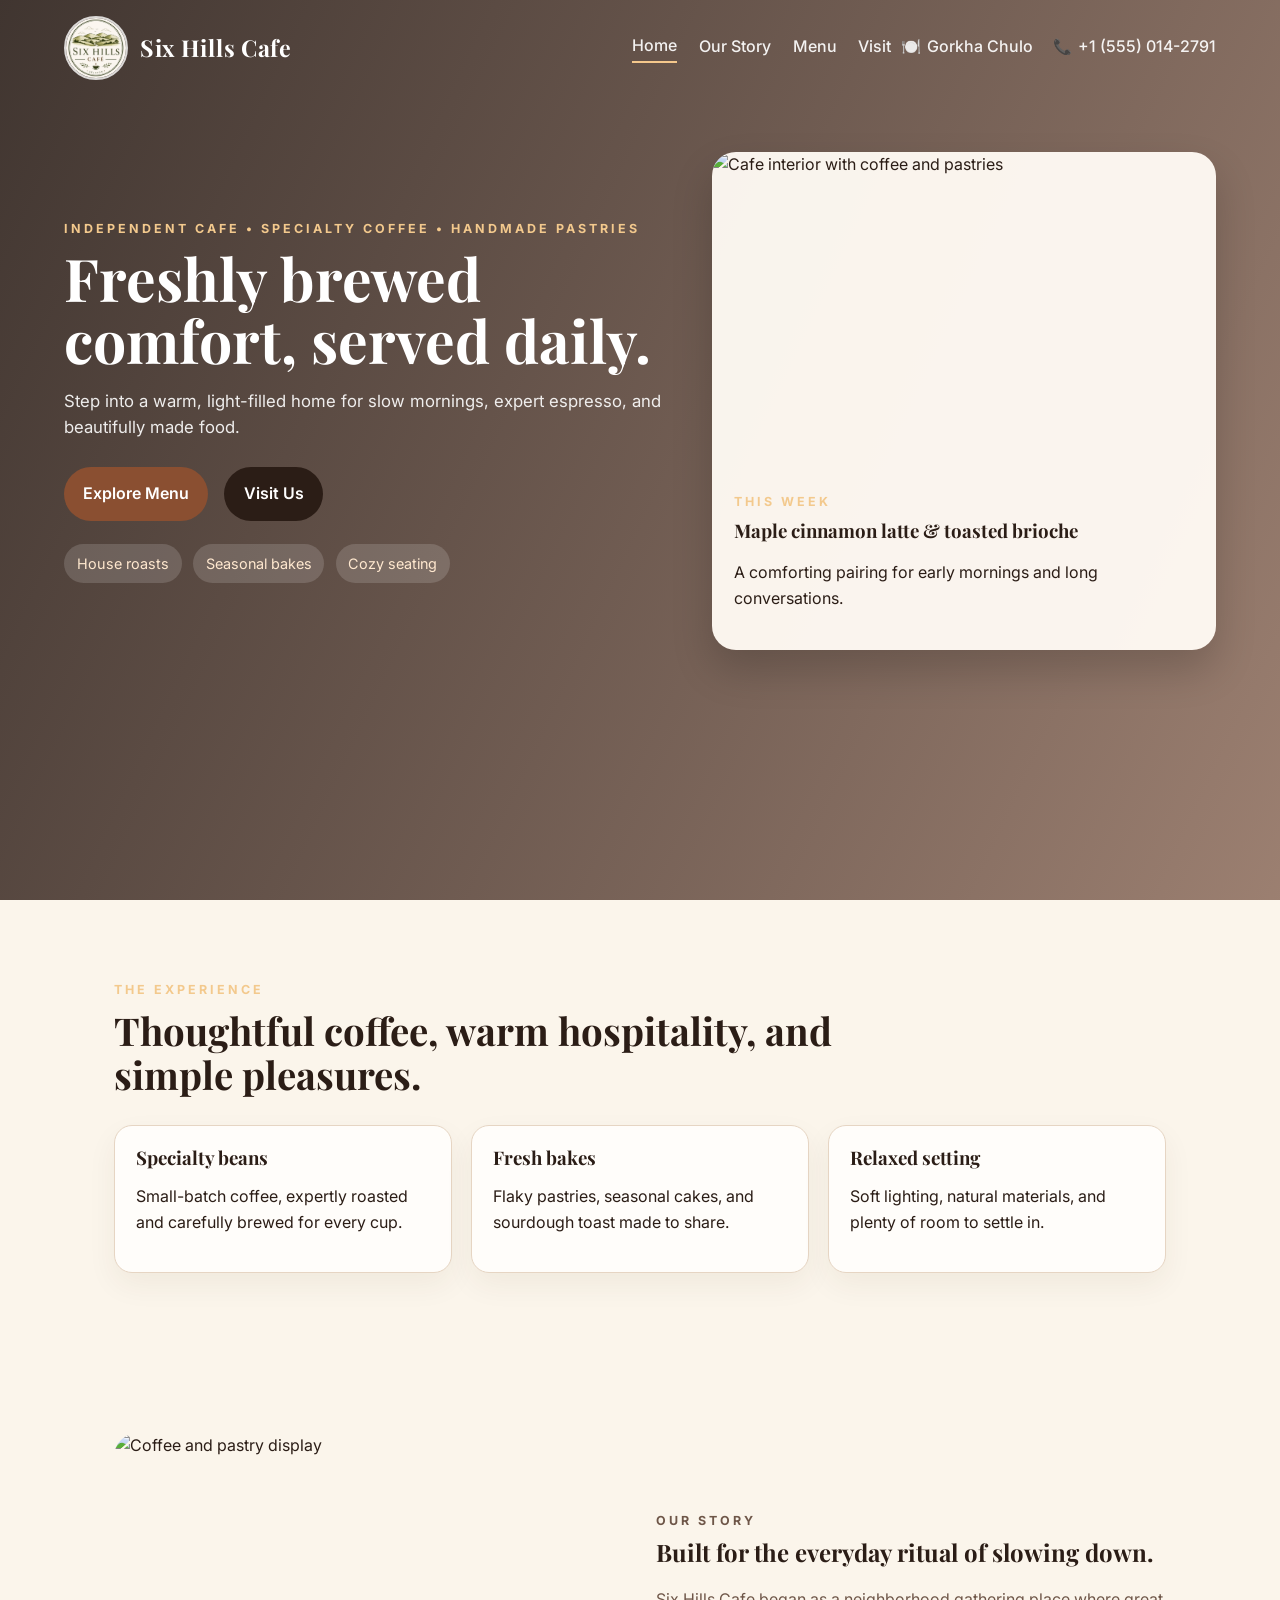
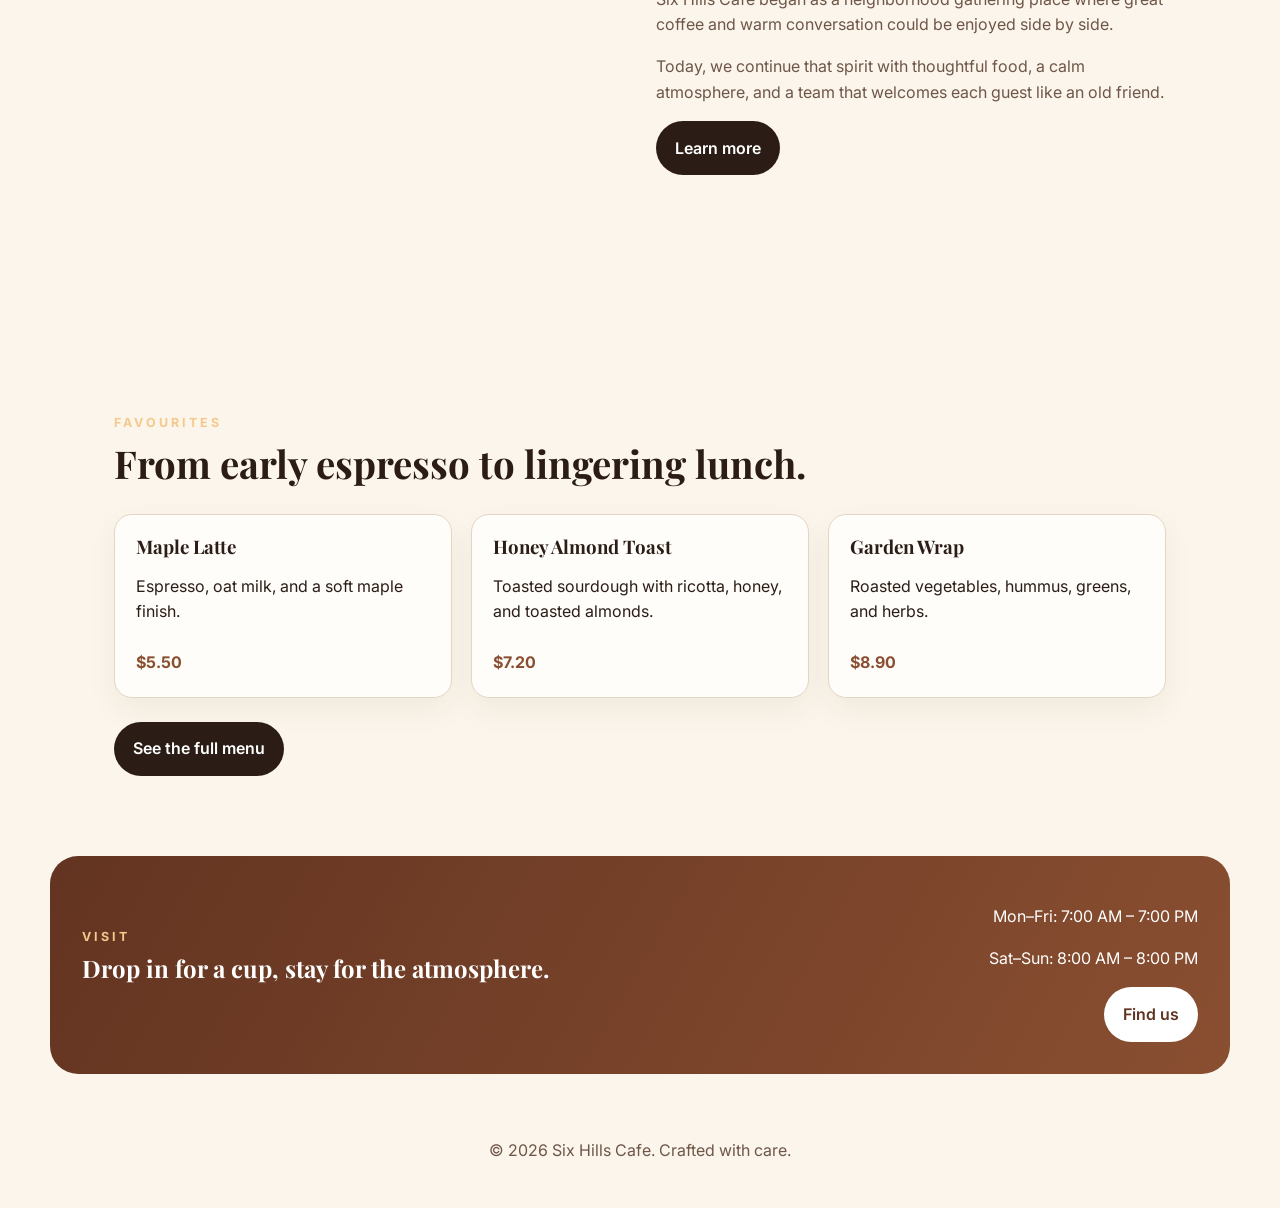
==== index.html @ d4ef2230 "first commit" ====
<!DOCTYPE html>
<html lang="en">
  <head>
    <meta charset="UTF-8" />
    <meta name="viewport" content="width=device-width, initial-scale=1.0" />
    <title>Six Hills Cafe | Coffee, Pastries & Gentle Moments</title>
    <meta
      name="description"
      content="Six Hills Cafe offers specialty coffee, seasonal bakes, and a warm neighborhood atmosphere."
    />
    <link rel="icon" href="favicon.ico" type="image/x-icon" />
    <link rel="shortcut icon" href="favicon.ico" type="image/x-icon" />
    <link rel="preconnect" href="https://fonts.googleapis.com" />
    <link rel="preconnect" href="https://fonts.gstatic.com" crossorigin />
    <link
      href="https://fonts.googleapis.com/css2?family=Playfair+Display:wght@600;700&family=Inter:wght@400;500;600&display=swap"
      rel="stylesheet"
    />
    <link rel="stylesheet" href="styles.css" />
    <script src="script.js" defer></script>
  </head>
  <body>
    <header class="hero">
      <nav class="navbar">
        <a href="index.html" class="brand">
          <img src="logo.jpeg" alt="Six Hills Cafe logo" class="brand-logo" />
          <span>Six Hills Cafe</span>
        </a>
        <button class="nav-toggle" aria-label="Toggle navigation">
          <span></span>
          <span></span>
          <span></span>
        </button>
        <div class="nav-links">
          <div class="nav-main-links">
            <a href="index.html" class="active">Home</a>
            <a href="about.html">Our Story</a>
            <a href="menu.html">Menu</a>
            <a href="visit.html">Visit</a>
          </div>
          <div class="nav-utility-links">
            <a href="https://gurkhachulo.com/" target="_blank" rel="noopener" class="gorkha-link">
              <span class="gorkha-icon" aria-hidden="true">🍽️</span>
              <span>Gorkha Chulo</span>
            </a>
            <a href="tel:+15550142791" class="phone-link">
              <span class="phone-icon" aria-hidden="true">📞</span>
              <span>+1 (555) 014-2791</span>
            </a>
          </div>
        </div>
      </nav>

      <div class="hero-grid">
        <div class="hero-copy">
          <p class="eyebrow">Independent cafe • specialty coffee • handmade pastries</p>
          <h1>Freshly brewed comfort, served daily.</h1>
          <p class="hero-text">
            Step into a warm, light-filled home for slow mornings, expert espresso, and beautifully made food.
          </p>
          <div class="hero-actions">
            <a class="btn btn-primary" href="menu.html">Explore Menu</a>
            <a class="btn btn-secondary" href="visit.html">Visit Us</a>
          </div>
          <div class="hero-badges">
            <span>House roasts</span>
            <span>Seasonal bakes</span>
            <span>Cozy seating</span>
          </div>
        </div>

        <div class="hero-card">
          <img src="https://images.unsplash.com/photo-1495474472287-4d71bcdd2085?auto=format&fit=crop&w=900&q=80" alt="Cafe interior with coffee and pastries" />
          <div class="hero-card-content">
            <p class="eyebrow">This week</p>
            <h3>Maple cinnamon latte & toasted brioche</h3>
            <p>A comforting pairing for early mornings and long conversations.</p>
          </div>
        </div>
      </div>
    </header>

    <main>
      <section class="section intro-section">
        <div class="section-heading">
          <p class="eyebrow">The experience</p>
          <h2>Thoughtful coffee, warm hospitality, and simple pleasures.</h2>
        </div>
        <div class="card-grid three-up">
          <article class="info-card">
            <h3>Specialty beans</h3>
            <p>Small-batch coffee, expertly roasted and carefully brewed for every cup.</p>
          </article>
          <article class="info-card">
            <h3>Fresh bakes</h3>
            <p>Flaky pastries, seasonal cakes, and sourdough toast made to share.</p>
          </article>
          <article class="info-card">
            <h3>Relaxed setting</h3>
            <p>Soft lighting, natural materials, and plenty of room to settle in.</p>
          </article>
        </div>
      </section>

      <section class="section split-section">
        <div class="image-panel">
          <img src="https://images.unsplash.com/photo-1509042239860-f550ce710b93?auto=format&fit=crop&w=900&q=80" alt="Coffee and pastry display" />
        </div>
        <div class="text-panel">
          <p class="eyebrow">Our story</p>
          <h2>Built for the everyday ritual of slowing down.</h2>
          <p>
            Six Hills Cafe began as a neighborhood gathering place where great coffee and warm conversation could be enjoyed side by side.
          </p>
          <p>
            Today, we continue that spirit with thoughtful food, a calm atmosphere, and a team that welcomes each guest like an old friend.
          </p>
          <a class="btn btn-dark" href="about.html">Learn more</a>
        </div>
      </section>

      <section class="section menu-preview">
        <div class="section-heading">
          <p class="eyebrow">Favourites</p>
          <h2>From early espresso to lingering lunch.</h2>
        </div>
        <div class="card-grid three-up">
          <article class="menu-card">
            <h3>Maple Latte</h3>
            <p>Espresso, oat milk, and a soft maple finish.</p>
            <span>$5.50</span>
          </article>
          <article class="menu-card">
            <h3>Honey Almond Toast</h3>
            <p>Toasted sourdough with ricotta, honey, and toasted almonds.</p>
            <span>$7.20</span>
          </article>
          <article class="menu-card">
            <h3>Garden Wrap</h3>
            <p>Roasted vegetables, hummus, greens, and herbs.</p>
            <span>$8.90</span>
          </article>
        </div>
        <div class="section-footer">
          <a class="btn btn-dark" href="menu.html">See the full menu</a>
        </div>
      </section>

      <section class="visit-banner">
        <div>
          <p class="eyebrow">Visit</p>
          <h2>Drop in for a cup, stay for the atmosphere.</h2>
        </div>
        <div class="visit-details">
          <p>Mon–Fri: 7:00 AM – 7:00 PM</p>
          <p>Sat–Sun: 8:00 AM – 8:00 PM</p>
          <a class="btn btn-light" href="visit.html">Find us</a>
        </div>
      </section>
    </main>

    <footer>
      <p>© <span id="year"></span> Six Hills Cafe. Crafted with care.</p>
    </footer>
  </body>
</html>
---- styles.css ----
:root {
  --bg: #fbf5eb;
  --surface: #fffdfa;
  --surface-2: #f4e8dc;
  --text: #2b1d16;
  --muted: #6e5648;
  --accent: #8a4f31;
  --accent-dark: #633421;
  --border: #e6d5c3;
}

* {
  box-sizing: border-box;
}

body {
  margin: 0;
  font-family: 'Inter', sans-serif;
  color: var(--text);
  background: var(--bg);
  line-height: 1.6;
}

a {
  color: inherit;
  text-decoration: none;
}

img {
  display: block;
  width: 100%;
}

.hero {
  min-height: 100vh;
  background: linear-gradient(115deg, rgba(23, 11, 7, 0.82), rgba(92, 49, 31, 0.6)),
    url('https://images.unsplash.com/photo-1500534314209-a25ddb2bd429?auto=format&fit=crop&w=1600&q=80') center/cover;
  color: #fff;
  padding: 0 5vw 4rem;
}

.navbar {
  display: flex;
  align-items: center;
  justify-content: space-between;
  max-width: 1180px;
  margin: 0 auto;
  padding: 1rem 0 2rem;
  gap: 1rem;
}

.brand {
  display: inline-flex;
  align-items: center;
  gap: 0.75rem;
  font-family: 'Playfair Display', serif;
  font-size: 1.45rem;
  font-weight: 700;
  letter-spacing: 0.03em;
}

.brand-logo {
  width: 64px;
  height: 64px;
  border-radius: 50%;
  object-fit: cover;
  border: 2px solid rgba(255,255,255,0.8);
}

.nav-links {
  display: flex;
  align-items: center;
  justify-content: center;
  flex: 1;
  position: relative;
}

.nav-main-links {
  display: flex;
  align-items: center;
  gap: 1.35rem;
}

.nav-utility-links {
  display: flex;
  align-items: center;
  gap: 0.6rem;
  position: absolute;
  right: 0;
}

.gorkha-link {
  display: inline-flex;
  align-items: center;
  gap: 0.4rem;
  color: #c97a2a;
}

.nav-links a {
  color: rgba(255,255,255,0.92);
  font-weight: 500;
  padding-bottom: 0.2rem;
}

.nav-links a.active,
.nav-links a:hover:not(.phone-link):not(.gorkha-link) {
  border-bottom: 2px solid #f5c88c;
}

.phone-link {
  margin-left: 0.6rem;
  font-weight: 700;
  color: #c97a2a;
  text-decoration: none;
  white-space: nowrap;
  display: inline-flex;
  align-items: center;
  gap: 0.4rem;
}

.phone-icon {
  font-size: 0.95rem;
  line-height: 1;
}

.phone-link:hover {
  text-decoration: none;
  border-bottom: none;
}

.nav-toggle {
  display: none;
  flex-direction: column;
  gap: 4px;
  background: transparent;
  border: 0;
  cursor: pointer;
}

.nav-toggle span {
  width: 24px;
  height: 2px;
  background: white;
}

.hero-grid {
  max-width: 1180px;
  margin: 2.5rem auto 0;
  display: grid;
  grid-template-columns: 1.1fr 0.9fr;
  gap: 2rem;
  align-items: center;
}

.hero-copy h1 {
  font-size: clamp(2.6rem, 4.6vw, 4.5rem);
  line-height: 1.05;
  margin: 0.5rem 0 1rem;
}

.hero-text {
  font-size: 1.05rem;
  color: rgba(255,255,255,0.9);
  max-width: 620px;
  margin-bottom: 1.6rem;
}

.hero-actions {
  display: flex;
  flex-wrap: wrap;
  gap: 1rem;
  margin-bottom: 1.4rem;
}

.hero-badges {
  display: flex;
  flex-wrap: wrap;
  gap: 0.7rem;
}

.hero-badges span {
  padding: 0.5rem 0.8rem;
  border-radius: 999px;
  background: rgba(255,255,255,0.15);
  color: #ffe8cf;
  font-size: 0.9rem;
}

.hero-card {
  background: rgba(255, 250, 244, 0.96);
  color: var(--text);
  border-radius: 24px;
  overflow: hidden;
  box-shadow: 0 20px 40px rgba(0,0,0,0.18);
}

.hero-card img {
  height: 320px;
  object-fit: cover;
}

.hero-card-content {
  padding: 1.25rem 1.35rem 1.4rem;
}

.eyebrow {
  letter-spacing: 0.24em;
  text-transform: uppercase;
  font-size: 0.78rem;
  font-weight: 700;
  color: #f3c98d;
  margin: 0 0 0.5rem;
}

h1, h2, h3 {
  font-family: 'Playfair Display', serif;
  line-height: 1.15;
  margin-top: 0;
}

.section {
  max-width: 1180px;
  margin: 0 auto;
  padding: 5rem 5vw;
}

.section-heading {
  margin-bottom: 1.8rem;
  max-width: 760px;
}

.section-heading h2 {
  font-size: clamp(1.8rem, 3vw, 2.4rem);
  margin: 0.25rem 0 0;
}

.card-grid {
  display: grid;
  gap: 1.2rem;
}

.three-up {
  grid-template-columns: repeat(3, minmax(0, 1fr));
}

.info-card,
.menu-card,
.page-card {
  background: var(--surface);
  border: 1px solid var(--border);
  border-radius: 18px;
  padding: 1.3rem;
  box-shadow: 0 12px 30px rgba(72, 44, 23, 0.06);
}

.info-card h3,
.menu-card h3,
.page-card h3 {
  margin-bottom: 0.45rem;
}

.split-section {
  display: grid;
  grid-template-columns: 1fr 1fr;
  gap: 2rem;
  align-items: center;
}

.image-panel img {
  border-radius: 24px;
  height: 420px;
  object-fit: cover;
}

.text-panel p {
  color: var(--muted);
}

.section-footer {
  margin-top: 1.5rem;
}

.menu-card img {
  width: 100%;
  height: 200px;
  object-fit: cover;
  border-radius: 14px;
  margin-bottom: 0.9rem;
}

.menu-card span {
  display: inline-block;
  margin-top: 0.6rem;
  color: var(--accent);
  font-weight: 700;
}

.btn {
  display: inline-block;
  padding: 0.9rem 1.2rem;
  border-radius: 999px;
  font-weight: 600;
  transition: transform 180ms ease, background 180ms ease;
}

.btn:hover {
  transform: translateY(-2px);
}

.btn-primary {
  background: var(--accent);
  color: white;
}

.btn-secondary,
.btn-dark {
  background: var(--text);
  color: white;
}

.btn-light {
  background: white;
  color: var(--accent-dark);
}

.visit-banner {
  max-width: 1180px;
  margin: 0 auto 4rem;
  padding: 2rem 2rem;
  background: linear-gradient(120deg, var(--accent-dark), var(--accent));
  color: white;
  border-radius: 28px;
  display: flex;
  justify-content: space-between;
  gap: 1rem;
  align-items: center;
}

.visit-details {
  text-align: right;
}

.page-hero {
  padding: 0 5vw 3.2rem;
  background: linear-gradient(120deg, rgba(57, 29, 20, 0.95), rgba(115, 63, 41, 0.8));
  color: white;
}

.page-hero-inner {
  max-width: 1180px;
  margin: 0 auto;
}

.page-hero h1 {
  font-size: clamp(2.2rem, 3.4vw, 3rem);
  margin-bottom: 0.7rem;
}

.page-content {
  max-width: 1180px;
  margin: 0 auto;
  padding: 3rem 5vw 4rem;
}

.page-grid {
  display: grid;
  grid-template-columns: 1.1fr 0.9fr;
  gap: 1.5rem;
}

.visit-layout {
  display: grid;
  grid-template-columns: 0.9fr 1.1fr;
  gap: 1.5rem;
  align-items: start;
}

.visit-info-stack {
  display: flex;
  flex-direction: column;
  gap: 1.2rem;
}

.map-card iframe {
  min-height: 420px;
}

.page-list {
  display: grid;
  gap: 1rem;
}

.image-gallery {
  display: grid;
  grid-template-columns: repeat(3, minmax(0, 1fr));
  gap: 1rem;
  margin-top: 1.2rem;
}

.image-gallery img {
  height: 220px;
  object-fit: cover;
  border-radius: 16px;
}

.page-list li {
  margin-bottom: 0.45rem;
}

.about-hero {
  padding-bottom: 3.8rem;
}

.about-hero-inner {
  padding-top: 2rem;
}

.page-hero-text {
  max-width: 680px;
  color: rgba(255,255,255,0.9);
  font-size: 1.02rem;
  margin: 0 0 1.2rem;
}

.about-showcase {
  display: grid;
  grid-template-columns: 1.1fr 0.9fr;
  gap: 1.5rem;
  align-items: center;
  margin-bottom: 1.5rem;
}

.about-showcase-copy p {
  color: var(--muted);
}

.about-showcase-copy .btn {
  margin-top: 0.6rem;
}

.about-showcase-card {
  background: var(--surface);
  border: 1px solid var(--border);
  border-radius: 24px;
  overflow: hidden;
  box-shadow: 0 12px 30px rgba(72, 44, 23, 0.06);
}

.about-showcase-card img {
  height: 320px;
  object-fit: cover;
}

.about-showcase-card-content {
  padding: 1.2rem 1.3rem 1.35rem;
}

.about-grid {
  display: grid;
  grid-template-columns: 1fr 1fr;
  gap: 1.5rem;
  margin-bottom: 1.5rem;
}

.about-quote {
  background: linear-gradient(135deg, #f6e9dc, #fffdfa);
}

.about-quote blockquote {
  margin: 0.8rem 0 1rem;
  font-size: 1.2rem;
  line-height: 1.7;
  color: var(--accent-dark);
  font-family: 'Playfair Display', serif;
}

.about-history {
  display: grid;
  gap: 1.2rem;
}

.about-history-copy p {
  color: var(--muted);
}

footer {
  text-align: center;
  padding: 0 5vw 2.5rem;
  color: var(--muted);
}

footer p {
  margin: 0.3rem 0;
}

@media (max-width: 900px) {
  .hero-grid,
  .split-section,
  .page-grid,
  .visit-layout,
  .three-up,
  .image-gallery {
    grid-template-columns: 1fr;
  }

  .visit-banner {
    flex-direction: column;
    align-items: flex-start;
  }

  .visit-details {
    text-align: left;
  }
}

@media (max-width: 760px) {
  .hero {
    padding-inline: 1rem;
  }

  .navbar {
    padding-bottom: 1.2rem;
  }

  .nav-toggle {
    display: flex;
  }

  .nav-links {
    display: none;
    position: absolute;
    top: 72px;
    right: 1rem;
    background: rgba(255,255,255,0.95);
    color: var(--text);
    padding: 0.8rem 1rem;
    border-radius: 12px;
    box-shadow: 0 12px 24px rgba(0,0,0,0.15);
    flex-direction: column;
    align-items: flex-start;
  }

  .nav-links.open {
    display: flex;
  }

  .nav-main-links,
  .nav-utility-links {
    display: flex;
    flex-direction: column;
    align-items: flex-start;
    gap: 0.6rem;
    position: static;
  }

  .nav-links a {
    color: var(--accent-dark);
  }

  .hero-grid {
    margin-top: 1.5rem;
  }

  .hero-card img {
    height: 250px;
  }

  .section {
    padding: 3.5rem 1rem;
  }

  .page-hero,
  .page-content {
    padding-inline: 1rem;
  }

  .about-showcase,
  .about-grid {
    grid-template-columns: 1fr;
  }

  .menu-card {
    background: rgba(138, 79, 49, 0.12);
    border-color: rgba(138, 79, 49, 0.2);
    color: var(--accent-dark);
  }
}
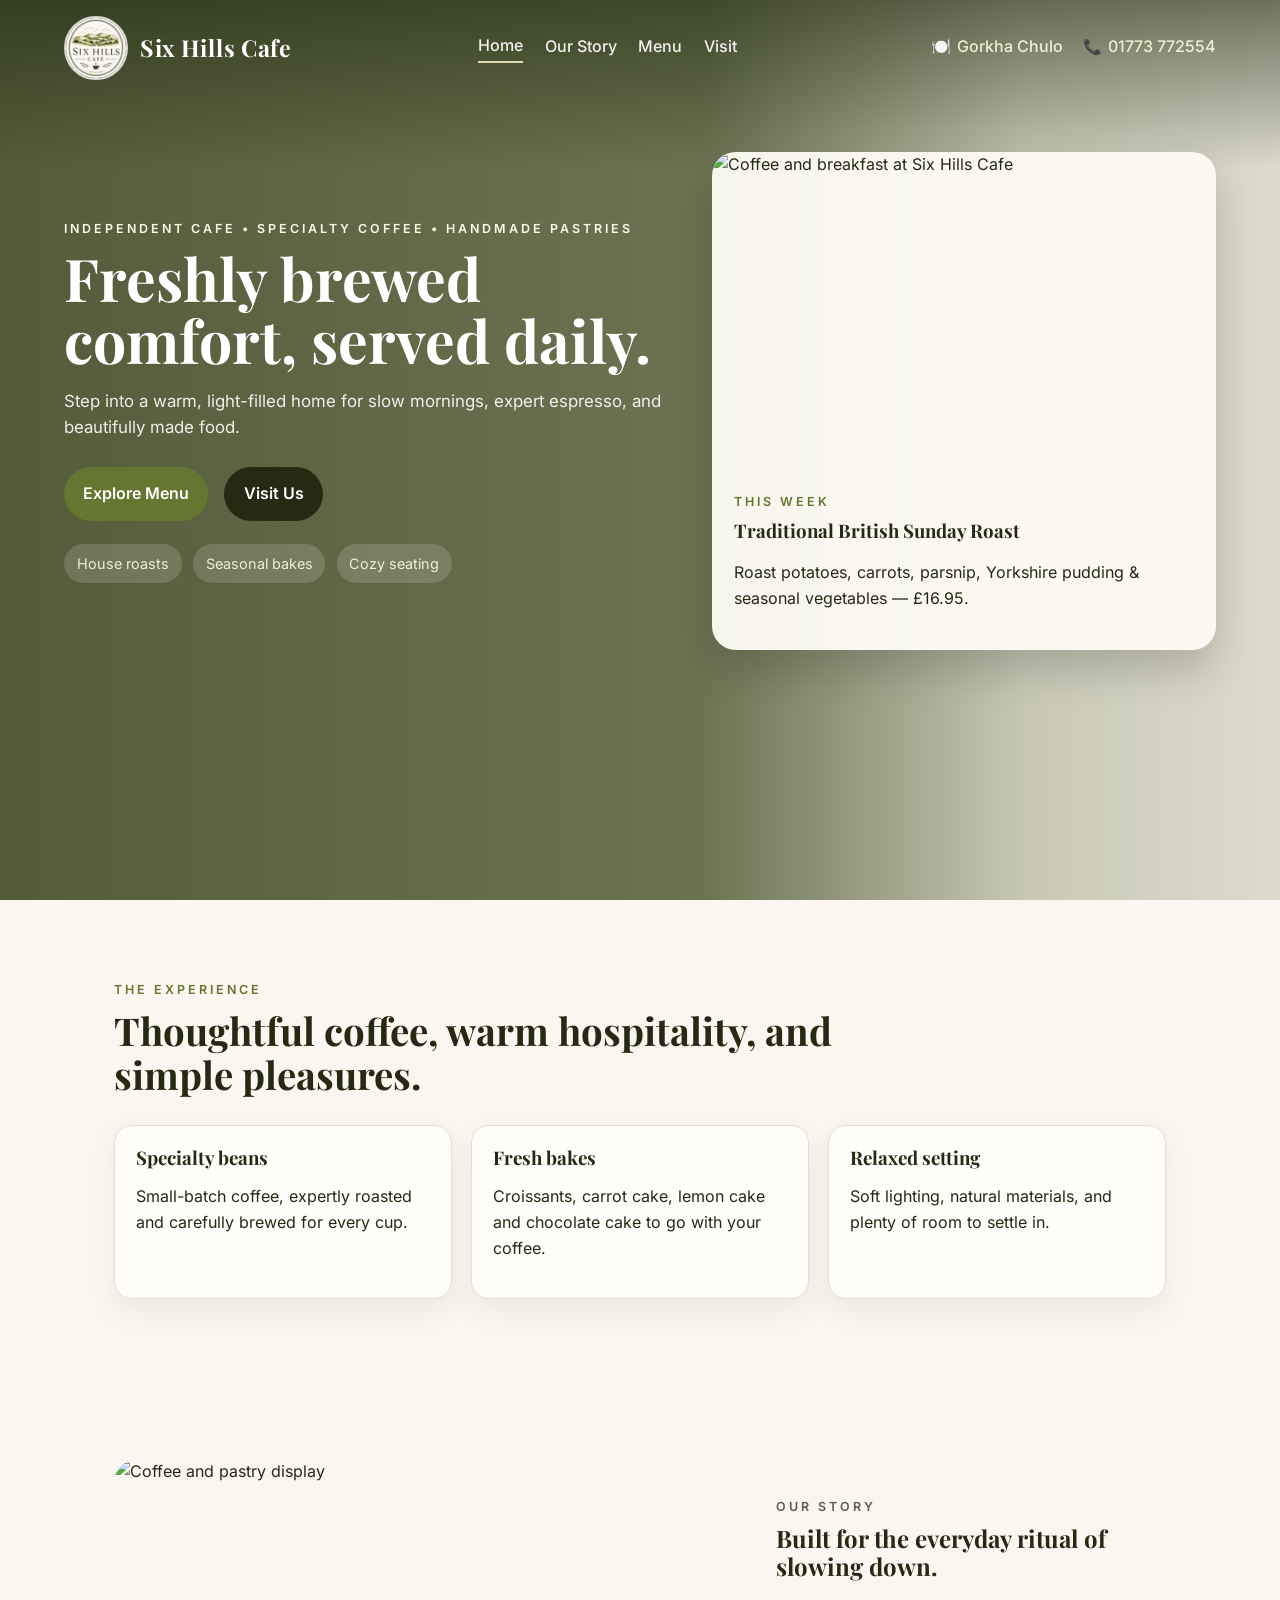
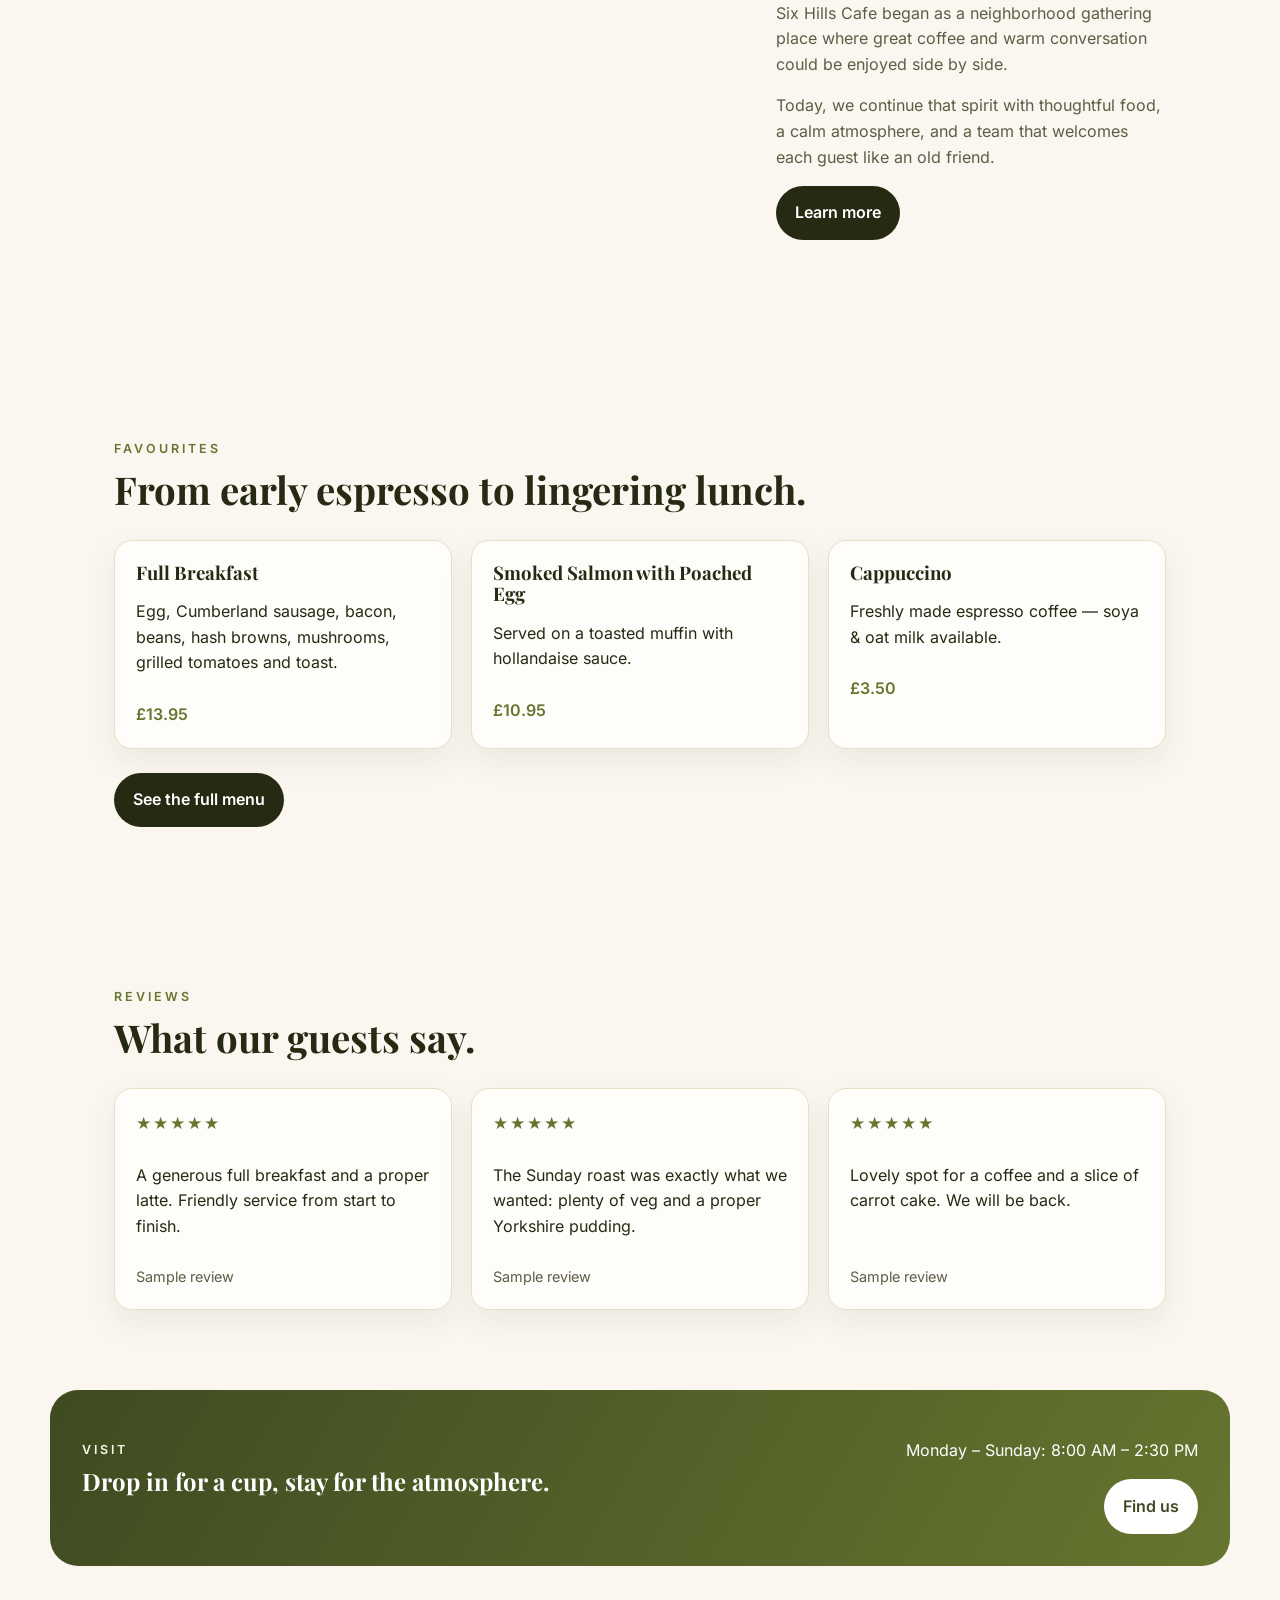
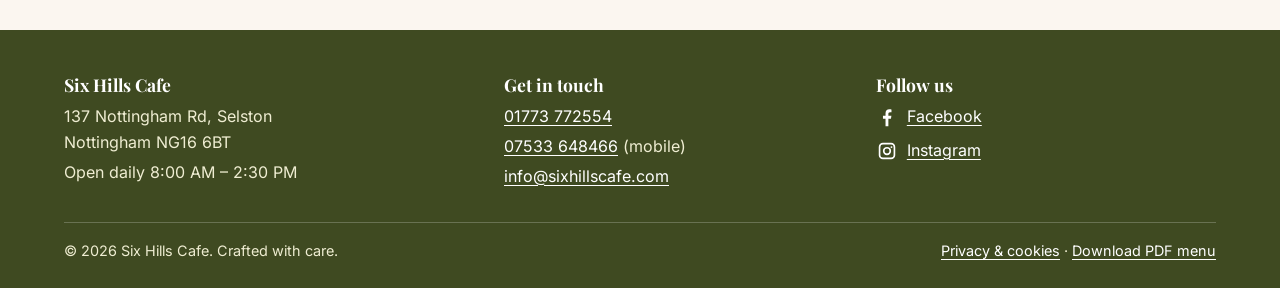
==== commit 28ada3d2: "second design draft" ====
--- a/index.html
+++ b/index.html
@@ -3,37 +3,96 @@
   <head>
     <meta charset="UTF-8" />
     <meta name="viewport" content="width=device-width, initial-scale=1.0" />
-    <title>Six Hills Cafe | Coffee, Pastries & Gentle Moments</title>
-    <meta
-      name="description"
-      content="Six Hills Cafe offers specialty coffee, seasonal bakes, and a warm neighborhood atmosphere."
-    />
-    <link rel="icon" href="favicon.ico" type="image/x-icon" />
-    <link rel="shortcut icon" href="favicon.ico" type="image/x-icon" />
-    <link rel="preconnect" href="https://fonts.googleapis.com" />
-    <link rel="preconnect" href="https://fonts.gstatic.com" crossorigin />
-    <link
-      href="https://fonts.googleapis.com/css2?family=Playfair+Display:wght@600;700&family=Inter:wght@400;500;600&display=swap"
-      rel="stylesheet"
-    />
+    <title>Six Hills Cafe | Breakfast, Coffee &amp; Sunday Roast in Selston</title>
+    <meta name="description" content="Six Hills Cafe in Selston, Nottingham: full breakfasts, freshly made coffee, cobs, lunches, cakes and a traditional Sunday roast. Open daily 8am to 2:30pm." />
+    <meta name="theme-color" content="#3f4a21" />
+    <link rel="canonical" href="https://www.sixhillscafe.com/" />
+    <meta property="og:type" content="website" />
+    <meta property="og:site_name" content="Six Hills Cafe" />
+    <meta property="og:locale" content="en_GB" />
+    <meta property="og:title" content="Six Hills Cafe | Breakfast, Coffee &amp; Sunday Roast in Selston" />
+    <meta property="og:description" content="Six Hills Cafe in Selston, Nottingham: full breakfasts, freshly made coffee, cobs, lunches, cakes and a traditional Sunday roast. Open daily 8am to 2:30pm." />
+    <meta property="og:url" content="https://www.sixhillscafe.com/" />
+    <meta property="og:image" content="https://www.sixhillscafe.com/og-image.jpg" />
+    <meta property="og:image:width" content="1200" />
+    <meta property="og:image:height" content="630" />
+    <meta property="og:image:alt" content="Six Hills Cafe, Selston logo" />
+    <meta name="twitter:card" content="summary_large_image" />
+    <link rel="icon" href="favicon.ico" sizes="any" />
+    <link rel="icon" type="image/png" sizes="192x192" href="icon-192.png" />
+    <link rel="apple-touch-icon" href="apple-touch-icon.png" />
+    <link rel="preload" href="fonts/inter-latin-400-normal.woff2" as="font" type="font/woff2" crossorigin />
+    <link rel="preload" href="fonts/playfair-display-latin-700-normal.woff2" as="font" type="font/woff2" crossorigin />
     <link rel="stylesheet" href="styles.css" />
     <script src="script.js" defer></script>
+    <script type="application/ld+json">
+{
+  "@context": "https://schema.org",
+  "@type": "CafeOrCoffeeShop",
+  "name": "Six Hills Cafe",
+  "description": "Independent cafe in Selston serving breakfast, coffee, cobs, lunches, cakes and a traditional Sunday roast.",
+  "url": "https://www.sixhillscafe.com/",
+  "logo": "https://www.sixhillscafe.com/logo.jpeg",
+  "image": "https://www.sixhillscafe.com/og-image.jpg",
+  "telephone": "+441773772554",
+  "email": "info@sixhillscafe.com",
+  "priceRange": "££",
+  "servesCuisine": [
+    "British",
+    "Breakfast",
+    "Coffee"
+  ],
+  "hasMenu": "https://www.sixhillscafe.com/menu.html",
+  "address": {
+    "@type": "PostalAddress",
+    "streetAddress": "137 Nottingham Rd",
+    "addressLocality": "Selston",
+    "addressRegion": "Nottinghamshire",
+    "postalCode": "NG16 6BT",
+    "addressCountry": "GB"
+  },
+  "openingHoursSpecification": [
+    {
+      "@type": "OpeningHoursSpecification",
+      "dayOfWeek": [
+        "Monday",
+        "Tuesday",
+        "Wednesday",
+        "Thursday",
+        "Friday",
+        "Saturday",
+        "Sunday"
+      ],
+      "opens": "08:00",
+      "closes": "14:30"
+    }
+  ],
+  "contactPoint": [
+    {
+      "@type": "ContactPoint",
+      "telephone": "+447533648466",
+      "contactType": "customer service"
+    }
+  ]
+}
+    </script>
   </head>
   <body>
+    <a class="skip-link" href="#main">Skip to main content</a>
     <header class="hero">
-      <nav class="navbar">
+      <nav class="navbar" aria-label="Main">
         <a href="index.html" class="brand">
-          <img src="logo.jpeg" alt="Six Hills Cafe logo" class="brand-logo" />
+          <img src="logo-64.webp" srcset="logo-64.webp 1x, logo-128.webp 2x" onerror="this.onerror=null;this.removeAttribute('srcset');this.src='logo.jpeg'" width="64" height="64" alt="Six Hills Cafe logo" class="brand-logo" />
           <span>Six Hills Cafe</span>
         </a>
-        <button class="nav-toggle" aria-label="Toggle navigation">
+        <button class="nav-toggle" type="button" aria-label="Toggle navigation" aria-expanded="false" aria-controls="site-nav">
           <span></span>
           <span></span>
           <span></span>
         </button>
-        <div class="nav-links">
+        <div class="nav-links" id="site-nav">
           <div class="nav-main-links">
-            <a href="index.html" class="active">Home</a>
+            <a href="index.html" class="active" aria-current="page">Home</a>
             <a href="about.html">Our Story</a>
             <a href="menu.html">Menu</a>
             <a href="visit.html">Visit</a>
@@ -43,9 +102,9 @@
               <span class="gorkha-icon" aria-hidden="true">🍽️</span>
               <span>Gorkha Chulo</span>
             </a>
-            <a href="tel:+15550142791" class="phone-link">
+            <a href="tel:+441773772554" class="phone-link">
               <span class="phone-icon" aria-hidden="true">📞</span>
-              <span>+1 (555) 014-2791</span>
+              <span>01773 772554</span>
             </a>
           </div>
         </div>
@@ -70,17 +129,17 @@
         </div>
 
         <div class="hero-card">
-          <img src="https://images.unsplash.com/photo-1495474472287-4d71bcdd2085?auto=format&fit=crop&w=900&q=80" alt="Cafe interior with coffee and pastries" />
+          <img src="https://images.unsplash.com/photo-1495474472287-4d71bcdd2085?auto=format&fit=crop&w=900&q=80" alt="Coffee and breakfast at Six Hills Cafe" width="900" height="600" decoding="async" />
           <div class="hero-card-content">
             <p class="eyebrow">This week</p>
-            <h3>Maple cinnamon latte & toasted brioche</h3>
-            <p>A comforting pairing for early mornings and long conversations.</p>
+            <h3>Traditional British Sunday Roast</h3>
+            <p>Roast potatoes, carrots, parsnip, Yorkshire pudding & seasonal vegetables — £16.95.</p>
           </div>
         </div>
       </div>
     </header>
 
-    <main>
+    <main id="main" tabindex="-1">
       <section class="section intro-section">
         <div class="section-heading">
           <p class="eyebrow">The experience</p>
@@ -93,7 +152,7 @@
           </article>
           <article class="info-card">
             <h3>Fresh bakes</h3>
-            <p>Flaky pastries, seasonal cakes, and sourdough toast made to share.</p>
+            <p>Croissants, carrot cake, lemon cake and chocolate cake to go with your coffee.</p>
           </article>
           <article class="info-card">
             <h3>Relaxed setting</h3>
@@ -104,7 +163,7 @@
 
       <section class="section split-section">
         <div class="image-panel">
-          <img src="https://images.unsplash.com/photo-1509042239860-f550ce710b93?auto=format&fit=crop&w=900&q=80" alt="Coffee and pastry display" />
+          <img src="https://images.unsplash.com/photo-1509042239860-f550ce710b93?auto=format&fit=crop&w=900&q=80" alt="Coffee and pastry display" width="900" height="600" decoding="async" loading="lazy" />
         </div>
         <div class="text-panel">
           <p class="eyebrow">Our story</p>
@@ -126,19 +185,19 @@
         </div>
         <div class="card-grid three-up">
           <article class="menu-card">
-            <h3>Maple Latte</h3>
-            <p>Espresso, oat milk, and a soft maple finish.</p>
-            <span>$5.50</span>
+            <h3>Full Breakfast</h3>
+            <p>Egg, Cumberland sausage, bacon, beans, hash browns, mushrooms, grilled tomatoes and toast.</p>
+            <span>£13.95</span>
           </article>
           <article class="menu-card">
-            <h3>Honey Almond Toast</h3>
-            <p>Toasted sourdough with ricotta, honey, and toasted almonds.</p>
-            <span>$7.20</span>
+            <h3>Smoked Salmon with Poached Egg</h3>
+            <p>Served on a toasted muffin with hollandaise sauce.</p>
+            <span>£10.95</span>
           </article>
           <article class="menu-card">
-            <h3>Garden Wrap</h3>
-            <p>Roasted vegetables, hummus, greens, and herbs.</p>
-            <span>$8.90</span>
+            <h3>Cappuccino</h3>
+            <p>Freshly made espresso coffee — soya &amp; oat milk available.</p>
+            <span>£3.50</span>
           </article>
         </div>
         <div class="section-footer">
@@ -146,21 +205,72 @@
         </div>
       </section>
 
+      <section class="section reviews">
+        <!-- DEMO CONTENT: sample reviews. Replace with real customer reviews (with permission) before launch. -->
+        <div class="section-heading">
+          <p class="eyebrow">Reviews</p>
+          <h2>What our guests say.</h2>
+        </div>
+        <div class="card-grid three-up">
+          <figure class="info-card review-card">
+            <span class="stars" aria-hidden="true">★★★★★</span>
+            <span class="sr-only">5 out of 5 stars</span>
+            <blockquote><p>A generous full breakfast and a proper latte. Friendly service from start to finish.</p></blockquote>
+            <figcaption>Sample review</figcaption>
+          </figure>
+          <figure class="info-card review-card">
+            <span class="stars" aria-hidden="true">★★★★★</span>
+            <span class="sr-only">5 out of 5 stars</span>
+            <blockquote><p>The Sunday roast was exactly what we wanted: plenty of veg and a proper Yorkshire pudding.</p></blockquote>
+            <figcaption>Sample review</figcaption>
+          </figure>
+          <figure class="info-card review-card">
+            <span class="stars" aria-hidden="true">★★★★★</span>
+            <span class="sr-only">5 out of 5 stars</span>
+            <blockquote><p>Lovely spot for a coffee and a slice of carrot cake. We will be back.</p></blockquote>
+            <figcaption>Sample review</figcaption>
+          </figure>
+        </div>
+      </section>
+
       <section class="visit-banner">
         <div>
           <p class="eyebrow">Visit</p>
           <h2>Drop in for a cup, stay for the atmosphere.</h2>
         </div>
         <div class="visit-details">
-          <p>Mon–Fri: 7:00 AM – 7:00 PM</p>
-          <p>Sat–Sun: 8:00 AM – 8:00 PM</p>
+          <p>Monday – Sunday: 8:00 AM – 2:30 PM</p>
           <a class="btn btn-light" href="visit.html">Find us</a>
         </div>
       </section>
     </main>
 
-    <footer>
-      <p>© <span id="year"></span> Six Hills Cafe. Crafted with care.</p>
+    <footer class="site-footer">
+      <div class="footer-inner">
+        <div>
+          <h2>Six Hills Cafe</h2>
+          <p>137 Nottingham Rd, Selston<br />Nottingham NG16 6BT</p>
+          <p>Open daily 8:00 AM – 2:30 PM</p>
+        </div>
+        <div>
+          <h2>Get in touch</h2>
+          <p><a href="tel:+441773772554">01773 772554</a></p>
+          <p><a href="tel:+447533648466">07533 648466</a> (mobile)</p>
+          <p><a href="mailto:info@sixhillscafe.com">info@sixhillscafe.com</a></p>
+        </div>
+        <div>
+          <h2>Follow us</h2>
+          <div class="social-links">
+          <!-- DEMO social links: replace the URLs below with the real accounts -->
+          <a href="https://www.facebook.com/" target="_blank" rel="noopener noreferrer"><svg viewBox="0 0 24 24" aria-hidden="true" focusable="false"><path d="M13.5 22v-8.2h2.8l.5-3.3h-3.3V8.4c0-.9.4-1.7 1.8-1.7h1.6V3.8c-.3 0-1.3-.2-2.4-.2-2.5 0-4.1 1.5-4.1 4.2v2.7H7.6v3.3h2.8V22h3.1z"/></svg><span>Facebook</span></a>
+          <a href="https://www.instagram.com/" target="_blank" rel="noopener noreferrer"><svg viewBox="0 0 24 24" aria-hidden="true" focusable="false"><path d="M7.5 3h9A4.5 4.5 0 0 1 21 7.5v9a4.5 4.5 0 0 1-4.5 4.5h-9A4.5 4.5 0 0 1 3 16.5v-9A4.5 4.5 0 0 1 7.5 3zm0 1.8A2.7 2.7 0 0 0 4.8 7.5v9a2.7 2.7 0 0 0 2.7 2.7h9a2.7 2.7 0 0 0 2.7-2.7v-9a2.7 2.7 0 0 0-2.7-2.7h-9zM12 7.5a4.5 4.5 0 1 1 0 9 4.5 4.5 0 0 1 0-9zm0 1.8a2.7 2.7 0 1 0 0 5.4 2.7 2.7 0 0 0 0-5.4zm4.9-2.6a1.05 1.05 0 1 1 0 2.1 1.05 1.05 0 0 1 0-2.1z"/></svg><span>Instagram</span></a>
+        </div>
+        </div>
+      </div>
+      <div class="footer-legal">
+        <span>© <span id="year"></span> Six Hills Cafe. Crafted with care.</span>
+        <span><a href="privacy.html">Privacy &amp; cookies</a> · <a href="six-hills-cafe-menu.pdf" download>Download PDF menu</a></span>
+      </div>
     </footer>
   </body>
 </html>
--- a/styles.css
+++ b/styles.css
@@ -1,12 +1,52 @@
+@font-face {
+  font-family: 'Inter';
+  font-style: normal;
+  font-weight: 400;
+  font-display: swap;
+  src: url('fonts/inter-latin-400-normal.woff2') format('woff2');
+}
+
+@font-face {
+  font-family: 'Inter';
+  font-style: normal;
+  font-weight: 500;
+  font-display: swap;
+  src: url('fonts/inter-latin-500-normal.woff2') format('woff2');
+}
+
+@font-face {
+  font-family: 'Inter';
+  font-style: normal;
+  font-weight: 600;
+  font-display: swap;
+  src: url('fonts/inter-latin-600-normal.woff2') format('woff2');
+}
+
+@font-face {
+  font-family: 'Playfair Display';
+  font-style: normal;
+  font-weight: 600;
+  font-display: swap;
+  src: url('fonts/playfair-display-latin-600-normal.woff2') format('woff2');
+}
+
+@font-face {
+  font-family: 'Playfair Display';
+  font-style: normal;
+  font-weight: 700;
+  font-display: swap;
+  src: url('fonts/playfair-display-latin-700-normal.woff2') format('woff2');
+}
+
 :root {
-  --bg: #fbf5eb;
+  --bg: #fbf6f0;
   --surface: #fffdfa;
-  --surface-2: #f4e8dc;
-  --text: #2b1d16;
-  --muted: #6e5648;
-  --accent: #8a4f31;
-  --accent-dark: #633421;
-  --border: #e6d5c3;
+  --surface-2: #f7f5ea;
+  --text: #262a12;
+  --muted: #5c5e45;
+  --accent: #66752f;
+  --accent-dark: #3f4a21;
+  --border: #e4e1c8;
 }
 
 * {
@@ -33,13 +73,16 @@
 
 .hero {
   min-height: 100vh;
-  background: linear-gradient(115deg, rgba(23, 11, 7, 0.82), rgba(92, 49, 31, 0.6)),
+  --hero-overlay: linear-gradient(180deg, rgba(34, 42, 16, 0.6) 0, rgba(34, 42, 16, 0) 170px),
+    linear-gradient(90deg, rgba(56, 66, 28, 0.86) 0%, rgba(62, 74, 32, 0.76) 55%, rgba(80, 94, 42, 0.3) 80%, rgba(90, 104, 48, 0.18) 100%);
+  background: var(--hero-overlay),
     url('https://images.unsplash.com/photo-1500534314209-a25ddb2bd429?auto=format&fit=crop&w=1600&q=80') center/cover;
   color: #fff;
   padding: 0 5vw 4rem;
 }
 
 .navbar {
+  position: relative;
   display: flex;
   align-items: center;
   justify-content: space-between;
@@ -70,30 +113,27 @@
 .nav-links {
   display: flex;
   align-items: center;
-  justify-content: center;
   flex: 1;
-  position: relative;
+  gap: 1.5rem;
 }
 
 .nav-main-links {
   display: flex;
   align-items: center;
   gap: 1.35rem;
+  margin-inline: auto;
 }
 
 .nav-utility-links {
   display: flex;
   align-items: center;
   gap: 0.6rem;
-  position: absolute;
-  right: 0;
 }
 
 .gorkha-link {
   display: inline-flex;
   align-items: center;
   gap: 0.4rem;
-  color: #c97a2a;
 }
 
 .nav-links a {
@@ -102,15 +142,19 @@
   padding-bottom: 0.2rem;
 }
 
+.nav-links a.gorkha-link,
+.nav-links a.phone-link {
+  color: #f0efd2;
+}
+
 .nav-links a.active,
 .nav-links a:hover:not(.phone-link):not(.gorkha-link) {
-  border-bottom: 2px solid #f5c88c;
+  border-bottom: 2px solid #e0dbb3;
 }
 
 .phone-link {
   margin-left: 0.6rem;
   font-weight: 700;
-  color: #c97a2a;
   text-decoration: none;
   white-space: nowrap;
   display: inline-flex;
@@ -135,6 +179,7 @@
   background: transparent;
   border: 0;
   cursor: pointer;
+  padding: 0.6rem;
 }
 
 .nav-toggle span {
@@ -182,12 +227,12 @@
   padding: 0.5rem 0.8rem;
   border-radius: 999px;
   background: rgba(255,255,255,0.15);
-  color: #ffe8cf;
+  color: #f0efd2;
   font-size: 0.9rem;
 }
 
 .hero-card {
-  background: rgba(255, 250, 244, 0.96);
+  background: rgba(253, 251, 244, 0.96);
   color: var(--text);
   border-radius: 24px;
   overflow: hidden;
@@ -208,8 +253,18 @@
   text-transform: uppercase;
   font-size: 0.78rem;
   font-weight: 700;
-  color: #f3c98d;
+  color: var(--accent);
   margin: 0 0 0.5rem;
+}
+
+.hero .eyebrow,
+.page-hero .eyebrow,
+.visit-banner .eyebrow {
+  color: #fbfae8;
+}
+
+.hero .hero-card .eyebrow {
+  color: var(--accent);
 }
 
 h1, h2, h3 {
@@ -250,7 +305,7 @@
   border: 1px solid var(--border);
   border-radius: 18px;
   padding: 1.3rem;
-  box-shadow: 0 12px 30px rgba(72, 44, 23, 0.06);
+  box-shadow: 0 12px 30px rgba(63, 74, 33, 0.08);
 }
 
 .info-card h3,
@@ -342,7 +397,10 @@
 
 .page-hero {
   padding: 0 5vw 3.2rem;
-  background: linear-gradient(120deg, rgba(57, 29, 20, 0.95), rgba(115, 63, 41, 0.8));
+  background:
+    linear-gradient(90deg, rgba(50, 58, 26, 0.92) 0%, rgba(50, 58, 26, 0.72) 55%, rgba(50, 58, 26, 0.2) 92%),
+    url('images/hills-art.webp') right bottom / auto 74% no-repeat,
+    linear-gradient(120deg, #3f4a21, #667433);
   color: white;
 }
 
@@ -443,7 +501,7 @@
   border: 1px solid var(--border);
   border-radius: 24px;
   overflow: hidden;
-  box-shadow: 0 12px 30px rgba(72, 44, 23, 0.06);
+  box-shadow: 0 12px 30px rgba(63, 74, 33, 0.08);
 }
 
 .about-showcase-card img {
@@ -463,7 +521,7 @@
 }
 
 .about-quote {
-  background: linear-gradient(135deg, #f6e9dc, #fffdfa);
+  background: linear-gradient(135deg, #efedd6, #fffdfa);
 }
 
 .about-quote blockquote {
@@ -483,6 +541,479 @@
   color: var(--muted);
 }
 
+/* ---------- Menu page ---------- */
+.menu-intro {
+  display: flex;
+  flex-wrap: wrap;
+  gap: 0.6rem 1.4rem;
+  align-items: center;
+  justify-content: space-between;
+  background: var(--surface-2);
+  border: 1px solid var(--border);
+  border-radius: 18px;
+  padding: 1rem 1.3rem;
+  margin-bottom: 1.5rem;
+  color: var(--accent-dark);
+  font-weight: 600;
+}
+
+.menu-intro span {
+  font-weight: 400;
+  color: var(--muted);
+}
+
+.menu-feature {
+  background: linear-gradient(120deg, var(--accent-dark), var(--accent));
+  color: #fff;
+  border-radius: 24px;
+  padding: 1.8rem 2rem;
+  display: flex;
+  justify-content: space-between;
+  align-items: center;
+  gap: 1.5rem;
+  margin-bottom: 1.5rem;
+}
+
+.menu-feature h2 {
+  margin: 0.2rem 0 0.4rem;
+  font-size: clamp(1.5rem, 2.6vw, 2rem);
+}
+
+.menu-feature p {
+  margin: 0;
+  color: rgba(255, 255, 255, 0.9);
+}
+
+.menu-feature .feature-price {
+  font-family: 'Playfair Display', serif;
+  font-size: 2.2rem;
+  font-weight: 700;
+  color: #fbfae8;
+  white-space: nowrap;
+}
+
+.menu-grid {
+  display: grid;
+  grid-template-columns: repeat(2, minmax(0, 1fr));
+  gap: 1.5rem;
+  align-items: start;
+}
+
+.menu-category h2 {
+  font-size: 1.6rem;
+  margin-bottom: 0.2rem;
+}
+
+.menu-note {
+  color: var(--muted);
+  font-size: 0.9rem;
+  margin: 0.2rem 0 0.6rem;
+}
+
+.menu-item {
+  display: flex;
+  justify-content: space-between;
+  align-items: center;
+  gap: 0.9rem;
+  padding: 0.7rem 0;
+  border-bottom: 1px dashed var(--border);
+}
+
+.menu-item:last-of-type {
+  border-bottom: 0;
+}
+
+.menu-item h3 {
+  font-family: 'Inter', sans-serif;
+  font-size: 1rem;
+  font-weight: 600;
+  margin: 0;
+}
+
+.menu-item p {
+  margin: 0.15rem 0 0;
+  color: var(--muted);
+  font-size: 0.9rem;
+}
+
+.menu-item .price {
+  color: var(--accent);
+  font-weight: 700;
+  white-space: nowrap;
+}
+
+
+/* ---------- Accessibility ---------- */
+.skip-link {
+  position: absolute;
+  left: 0.75rem;
+  top: -4rem;
+  z-index: 100;
+  background: #fff;
+  color: var(--accent-dark);
+  padding: 0.7rem 1.1rem;
+  border-radius: 10px;
+  font-weight: 600;
+  box-shadow: 0 6px 18px rgba(0, 0, 0, 0.25);
+}
+
+.skip-link:focus {
+  top: 0.75rem;
+}
+
+:focus-visible {
+  outline: 2px solid #fff;
+  outline-offset: 2px;
+  box-shadow: 0 0 0 5px var(--accent-dark);
+  border-radius: 6px;
+}
+
+main:focus {
+  outline: none;
+  box-shadow: none;
+}
+
+.sr-only {
+  position: absolute;
+  width: 1px;
+  height: 1px;
+  padding: 0;
+  margin: -1px;
+  overflow: hidden;
+  clip: rect(0, 0, 0, 0);
+  white-space: nowrap;
+  border: 0;
+}
+
+button.btn {
+  border: 0;
+  font: inherit;
+  font-weight: 600;
+  cursor: pointer;
+}
+
+@media (prefers-reduced-motion: reduce) {
+  *,
+  *::before,
+  *::after {
+    transition: none !important;
+    animation: none !important;
+    scroll-behavior: auto !important;
+  }
+}
+
+/* ---------- Footer ---------- */
+.site-footer {
+  background: var(--accent-dark);
+  color: #efedd2;
+  text-align: left;
+  padding: 2.8rem 5vw 1.6rem;
+  margin-top: 1rem;
+}
+
+.site-footer h2 {
+  font-size: 1.1rem;
+  color: #fff;
+  margin: 0 0 0.6rem;
+}
+
+.site-footer p {
+  margin: 0.25rem 0;
+}
+
+.site-footer a {
+  color: #fff;
+  text-decoration: underline;
+  text-underline-offset: 3px;
+}
+
+.footer-inner {
+  max-width: 1180px;
+  margin: 0 auto;
+  display: grid;
+  grid-template-columns: 1.2fr 1fr 1fr;
+  gap: 2rem;
+}
+
+.footer-legal {
+  max-width: 1180px;
+  margin: 1.8rem auto 0;
+  padding-top: 1rem;
+  border-top: 1px solid rgba(255, 255, 255, 0.22);
+  font-size: 0.9rem;
+  display: flex;
+  flex-wrap: wrap;
+  gap: 0.4rem 1.4rem;
+  justify-content: space-between;
+}
+
+.social-links {
+  display: flex;
+  flex-direction: column;
+  gap: 0.5rem;
+  align-items: flex-start;
+}
+
+.social-links a {
+  display: inline-flex;
+  align-items: center;
+  gap: 0.55rem;
+}
+
+.social-links svg {
+  width: 22px;
+  height: 22px;
+  fill: currentColor;
+  flex: none;
+}
+
+.page-card .social-links a {
+  color: var(--accent-dark);
+  font-weight: 600;
+}
+
+/* ---------- Reviews ---------- */
+.review-card {
+  display: flex;
+  flex-direction: column;
+  gap: 0.6rem;
+  margin: 0;
+}
+
+.review-card .stars {
+  color: var(--accent);
+  letter-spacing: 0.12em;
+  font-size: 1.05rem;
+}
+
+.review-card blockquote {
+  margin: 0;
+  color: var(--text);
+}
+
+.review-card figcaption {
+  margin-top: auto;
+  color: var(--muted);
+  font-size: 0.9rem;
+}
+
+/* ---------- Visit page ---------- */
+.visit-actions {
+  display: flex;
+  flex-wrap: wrap;
+  gap: 0.8rem;
+  margin-top: 1.2rem;
+}
+
+.visit-section {
+  margin-top: 2.2rem;
+}
+
+.visit-section > h2 {
+  font-size: clamp(1.6rem, 2.6vw, 2.1rem);
+  margin-bottom: 1rem;
+}
+
+.map-consent {
+  display: flex;
+  flex-direction: column;
+  justify-content: center;
+  gap: 0.9rem;
+  min-height: 420px;
+  padding: 1.5rem;
+  background: var(--surface-2);
+  border: 1px dashed var(--border);
+  border-radius: 16px;
+}
+
+.map-consent p {
+  margin: 0;
+  color: var(--muted);
+}
+
+.map-consent-actions {
+  display: flex;
+  flex-wrap: wrap;
+  gap: 0.7rem;
+}
+
+.map-frame {
+  border: 0;
+  border-radius: 16px;
+  width: 100%;
+  min-height: 420px;
+}
+
+.action-bar {
+  display: none;
+}
+
+/* ---------- Menu extras ---------- */
+.allergen-notice {
+  background: #fff;
+  border: 1px solid var(--border);
+  border-left: 6px solid var(--accent);
+  border-radius: 14px;
+  padding: 1.1rem 1.4rem;
+  margin-bottom: 1.5rem;
+}
+
+.allergen-notice h2 {
+  font-size: 1.25rem;
+  margin-bottom: 0.4rem;
+}
+
+.allergen-notice p {
+  margin: 0.3rem 0;
+  color: var(--muted);
+}
+
+.diet-badge {
+  display: inline-block;
+  margin-left: 0.4rem;
+  padding: 0 0.4rem;
+  border: 1.5px solid var(--accent);
+  border-radius: 6px;
+  color: var(--accent-dark);
+  font-size: 0.75rem;
+  font-weight: 700;
+  line-height: 1.5;
+  vertical-align: middle;
+}
+
+
+/* Per-item thumbnails: real photo where we have one, illustrated icon otherwise */
+.menu-thumb {
+  flex: none;
+  width: 60px;
+  height: 60px;
+  border-radius: 14px;
+  background: var(--surface-2);
+  border: 1px solid var(--border);
+}
+
+.menu-thumb.is-photo {
+  object-fit: cover;
+}
+
+.menu-thumb.is-icon {
+  object-fit: contain;
+  padding: 5px;
+  background: #fff;
+}
+
+.menu-item-text {
+  flex: 1;
+  min-width: 0;
+}
+
+/* Menu item photos (side images) */
+.menu-category.has-media {
+  display: grid;
+  grid-template-columns: minmax(0, 1fr) 170px;
+  gap: 1.4rem;
+  align-items: start;
+}
+
+.menu-media {
+  display: flex;
+  flex-direction: column;
+  gap: 0.8rem;
+  margin-top: 0.4rem;
+}
+
+.menu-media-item {
+  margin: 0;
+}
+
+.menu-media-item img {
+  width: 100%;
+  height: auto;
+  border-radius: 14px;
+  box-shadow: 0 8px 20px rgba(63, 74, 33, 0.18);
+}
+
+.menu-feature-media {
+  flex: 0 0 min(280px, 34%);
+}
+
+.menu-feature-media img {
+  width: 100%;
+  height: auto;
+  aspect-ratio: 16 / 10;
+  object-fit: cover;
+  border-radius: 16px;
+  box-shadow: 0 10px 24px rgba(0, 0, 0, 0.3);
+}
+
+@media (max-width: 1150px) {
+  .menu-grid {
+    grid-template-columns: 1fr;
+  }
+}
+
+@media (max-width: 900px) {
+  .page-hero {
+    background-position: 0 0, center bottom, 0 0;
+    background-size: auto, auto 56%, auto;
+  }
+
+  .hero {
+    --hero-overlay: linear-gradient(180deg, rgba(46, 56, 24, 0.86), rgba(56, 68, 30, 0.8));
+  }
+
+  .menu-feature-media {
+    flex: none;
+    width: 100%;
+  }
+}
+
+@media (max-width: 560px) {
+  .menu-category.has-media {
+    grid-template-columns: 1fr;
+  }
+
+  .menu-media {
+    order: -1;
+    flex-direction: row;
+    margin-top: 0;
+  }
+
+  .menu-media-item {
+    flex: 1;
+  }
+
+  .menu-media-item img {
+    height: 170px;
+    object-fit: cover;
+  }
+}
+
+/* ---------- Privacy page ---------- */
+.prose {
+  max-width: 760px;
+}
+
+.prose h2 {
+  font-size: 1.5rem;
+  margin: 1.8rem 0 0.5rem;
+}
+
+.prose h2:first-of-type {
+  margin-top: 0;
+}
+
+.prose p,
+.prose li {
+  color: var(--muted);
+}
+
+.prose a {
+  color: var(--accent);
+  text-decoration: underline;
+  text-underline-offset: 3px;
+}
+
 footer {
   text-align: center;
   padding: 0 5vw 2.5rem;
@@ -491,6 +1022,56 @@
 
 footer p {
   margin: 0.3rem 0;
+}
+
+/* Collapse the menu below 1100px so the links and phone never collide */
+@media (max-width: 1100px) {
+  .nav-toggle {
+    display: flex;
+  }
+
+  .nav-links {
+    display: none;
+    position: absolute;
+    top: 5.2rem;
+    right: 0;
+    z-index: 30;
+    min-width: 230px;
+    background: rgba(255, 255, 255, 0.97);
+    padding: 0.9rem 1.1rem;
+    border-radius: 14px;
+    box-shadow: 0 12px 28px rgba(0, 0, 0, 0.18);
+    flex-direction: column;
+    align-items: flex-start;
+    gap: 0.9rem;
+  }
+
+  .nav-links.open {
+    display: flex;
+  }
+
+  .nav-main-links,
+  .nav-utility-links {
+    flex-direction: column;
+    align-items: flex-start;
+    gap: 0.6rem;
+    margin-inline: 0;
+  }
+
+  .nav-links a,
+  .nav-links a.gorkha-link,
+  .nav-links a.phone-link {
+    color: var(--accent-dark);
+  }
+
+  .phone-link {
+    margin-left: 0;
+  }
+
+  .nav-links a.active,
+  .nav-links a:hover:not(.phone-link):not(.gorkha-link) {
+    border-bottom-color: var(--accent);
+  }
 }
 
 @media (max-width: 900px) {
@@ -499,8 +1080,18 @@
   .page-grid,
   .visit-layout,
   .three-up,
+  .menu-grid,
   .image-gallery {
     grid-template-columns: 1fr;
+  }
+
+  .footer-inner {
+    grid-template-columns: 1fr;
+  }
+
+  .menu-feature {
+    flex-direction: column;
+    align-items: flex-start;
   }
 
   .visit-banner {
@@ -522,41 +1113,6 @@
     padding-bottom: 1.2rem;
   }
 
-  .nav-toggle {
-    display: flex;
-  }
-
-  .nav-links {
-    display: none;
-    position: absolute;
-    top: 72px;
-    right: 1rem;
-    background: rgba(255,255,255,0.95);
-    color: var(--text);
-    padding: 0.8rem 1rem;
-    border-radius: 12px;
-    box-shadow: 0 12px 24px rgba(0,0,0,0.15);
-    flex-direction: column;
-    align-items: flex-start;
-  }
-
-  .nav-links.open {
-    display: flex;
-  }
-
-  .nav-main-links,
-  .nav-utility-links {
-    display: flex;
-    flex-direction: column;
-    align-items: flex-start;
-    gap: 0.6rem;
-    position: static;
-  }
-
-  .nav-links a {
-    color: var(--accent-dark);
-  }
-
   .hero-grid {
     margin-top: 1.5rem;
   }
@@ -580,8 +1136,33 @@
   }
 
   .menu-card {
-    background: rgba(138, 79, 49, 0.12);
-    border-color: rgba(138, 79, 49, 0.2);
+    background: rgba(102, 117, 47, 0.12);
+    border-color: rgba(102, 117, 47, 0.24);
     color: var(--accent-dark);
   }
 }
+
+@media (max-width: 760px) {
+  body.has-action-bar {
+    padding-bottom: 4.6rem;
+  }
+
+  .action-bar {
+    display: grid;
+    grid-template-columns: 1fr 1fr;
+    gap: 0.6rem;
+    position: fixed;
+    left: 0;
+    right: 0;
+    bottom: 0;
+    z-index: 40;
+    padding: 0.6rem 0.8rem calc(0.6rem + env(safe-area-inset-bottom, 0px));
+    background: rgba(255, 255, 255, 0.97);
+    box-shadow: 0 -6px 20px rgba(0, 0, 0, 0.15);
+  }
+
+  .action-bar .btn {
+    text-align: center;
+    padding: 0.8rem 0.6rem;
+  }
+}
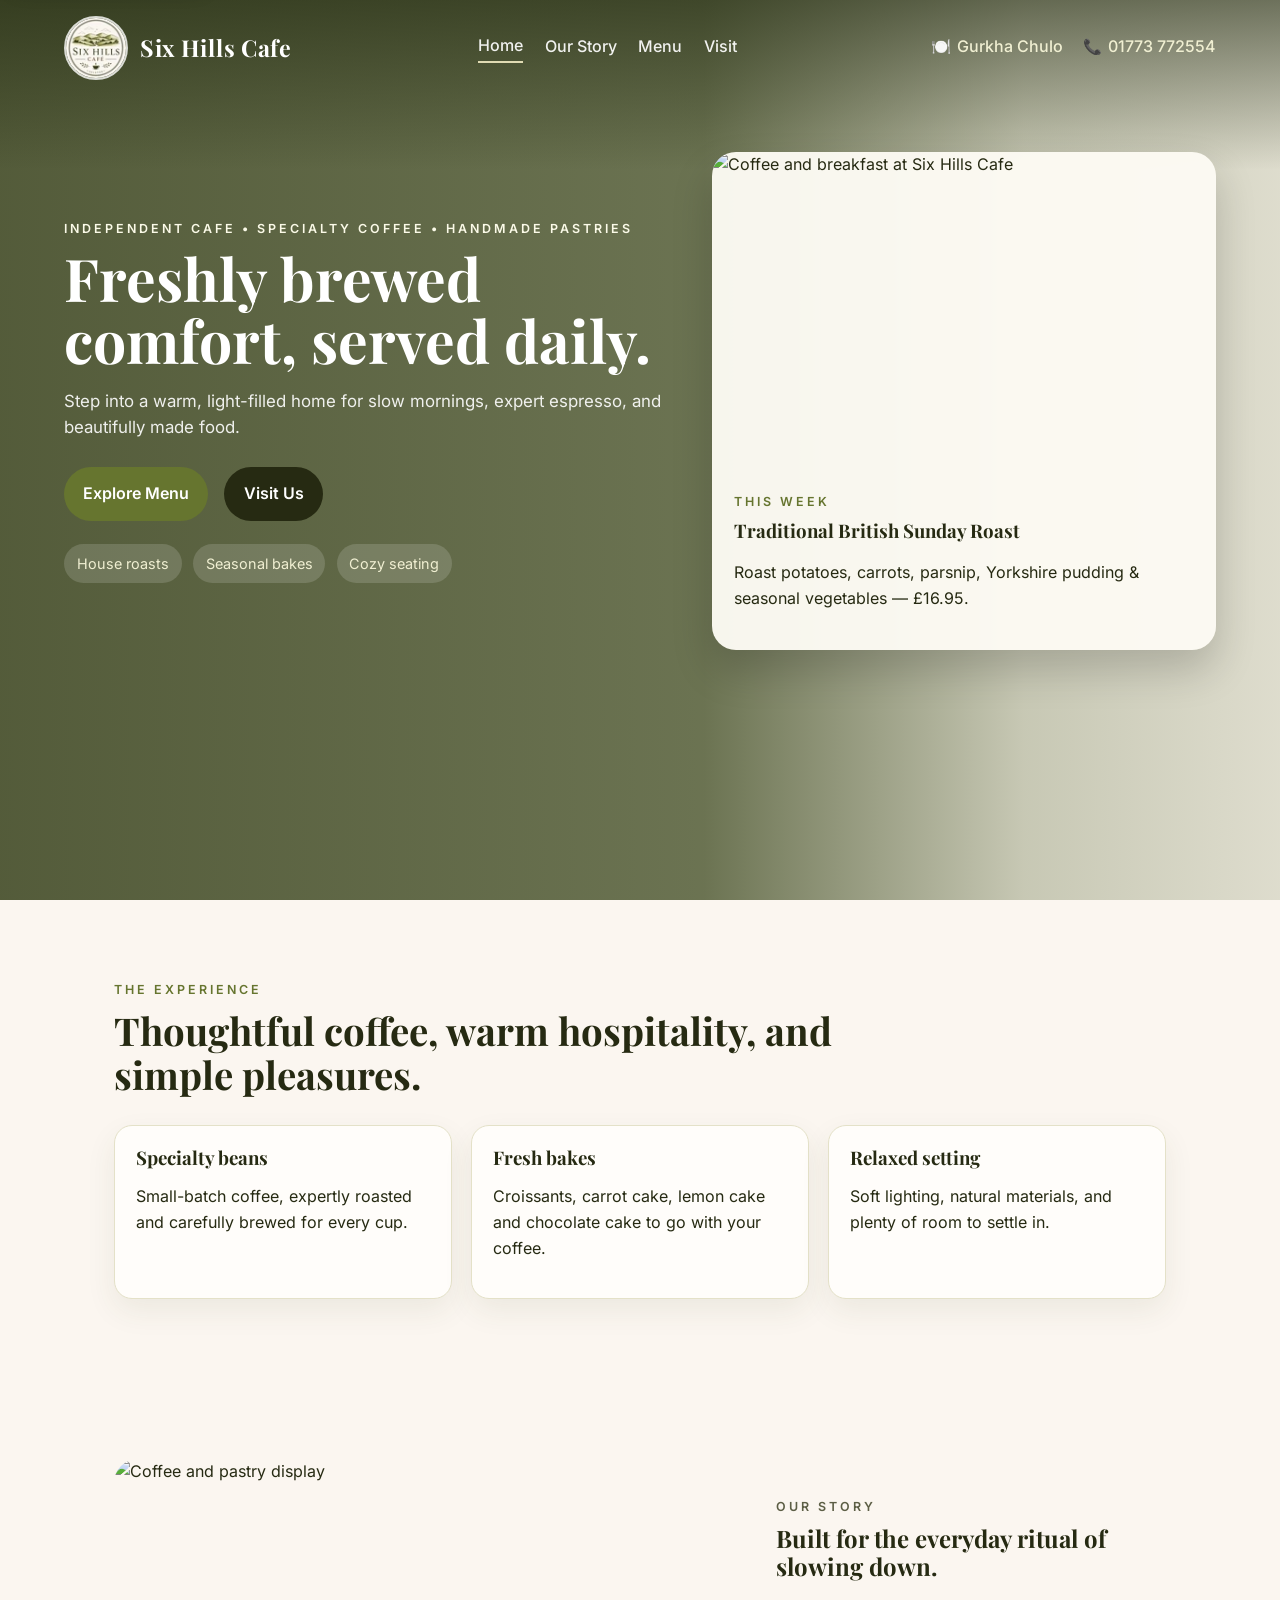
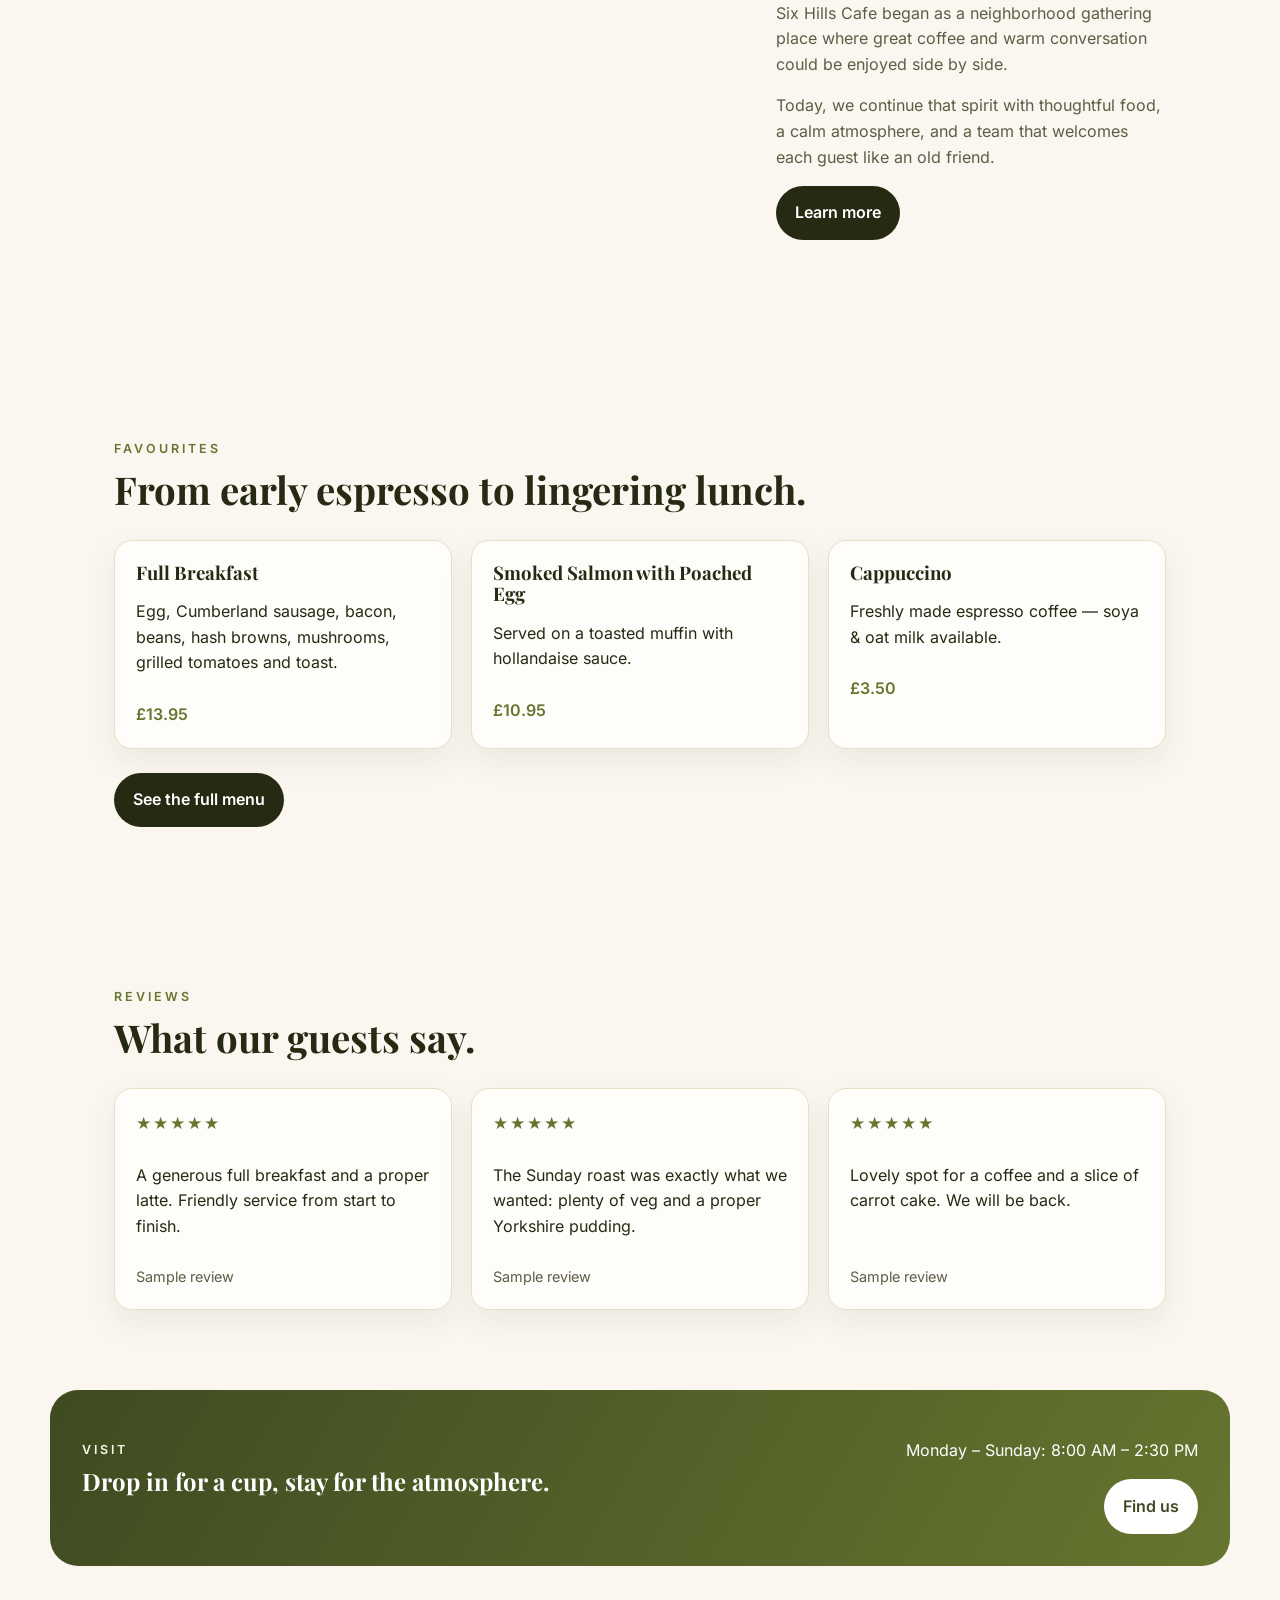
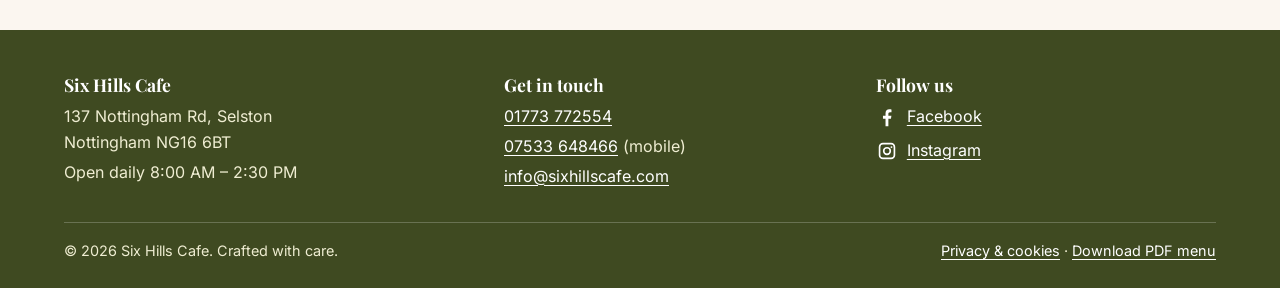
==== commit cb978f4f: "social media acess" ====
--- a/index.html
+++ b/index.html
@@ -100,7 +100,7 @@
           <div class="nav-utility-links">
             <a href="https://gurkhachulo.com/" target="_blank" rel="noopener" class="gorkha-link">
               <span class="gorkha-icon" aria-hidden="true">🍽️</span>
-              <span>Gorkha Chulo</span>
+              <span>Gurkha Chulo</span>
             </a>
             <a href="tel:+441773772554" class="phone-link">
               <span class="phone-icon" aria-hidden="true">📞</span>
@@ -261,8 +261,8 @@
         <div>
           <h2>Follow us</h2>
           <div class="social-links">
-          <!-- DEMO social links: replace the URLs below with the real accounts -->
-          <a href="https://www.facebook.com/" target="_blank" rel="noopener noreferrer"><svg viewBox="0 0 24 24" aria-hidden="true" focusable="false"><path d="M13.5 22v-8.2h2.8l.5-3.3h-3.3V8.4c0-.9.4-1.7 1.8-1.7h1.6V3.8c-.3 0-1.3-.2-2.4-.2-2.5 0-4.1 1.5-4.1 4.2v2.7H7.6v3.3h2.8V22h3.1z"/></svg><span>Facebook</span></a>
+          <!-- Facebook is live; Instagram link is still a demo placeholder -->
+          <a href="https://www.facebook.com/people/Six-Hills-Cafe/61596701333532/" target="_blank" rel="noopener noreferrer"><svg viewBox="0 0 24 24" aria-hidden="true" focusable="false"><path d="M13.5 22v-8.2h2.8l.5-3.3h-3.3V8.4c0-.9.4-1.7 1.8-1.7h1.6V3.8c-.3 0-1.3-.2-2.4-.2-2.5 0-4.1 1.5-4.1 4.2v2.7H7.6v3.3h2.8V22h3.1z"/></svg><span>Facebook</span></a>
           <a href="https://www.instagram.com/" target="_blank" rel="noopener noreferrer"><svg viewBox="0 0 24 24" aria-hidden="true" focusable="false"><path d="M7.5 3h9A4.5 4.5 0 0 1 21 7.5v9a4.5 4.5 0 0 1-4.5 4.5h-9A4.5 4.5 0 0 1 3 16.5v-9A4.5 4.5 0 0 1 7.5 3zm0 1.8A2.7 2.7 0 0 0 4.8 7.5v9a2.7 2.7 0 0 0 2.7 2.7h9a2.7 2.7 0 0 0 2.7-2.7v-9a2.7 2.7 0 0 0-2.7-2.7h-9zM12 7.5a4.5 4.5 0 1 1 0 9 4.5 4.5 0 0 1 0-9zm0 1.8a2.7 2.7 0 1 0 0 5.4 2.7 2.7 0 0 0 0-5.4zm4.9-2.6a1.05 1.05 0 1 1 0 2.1 1.05 1.05 0 0 1 0-2.1z"/></svg><span>Instagram</span></a>
         </div>
         </div>
@@ -273,4 +273,4 @@
       </div>
     </footer>
   </body>
-</html>
+</html>
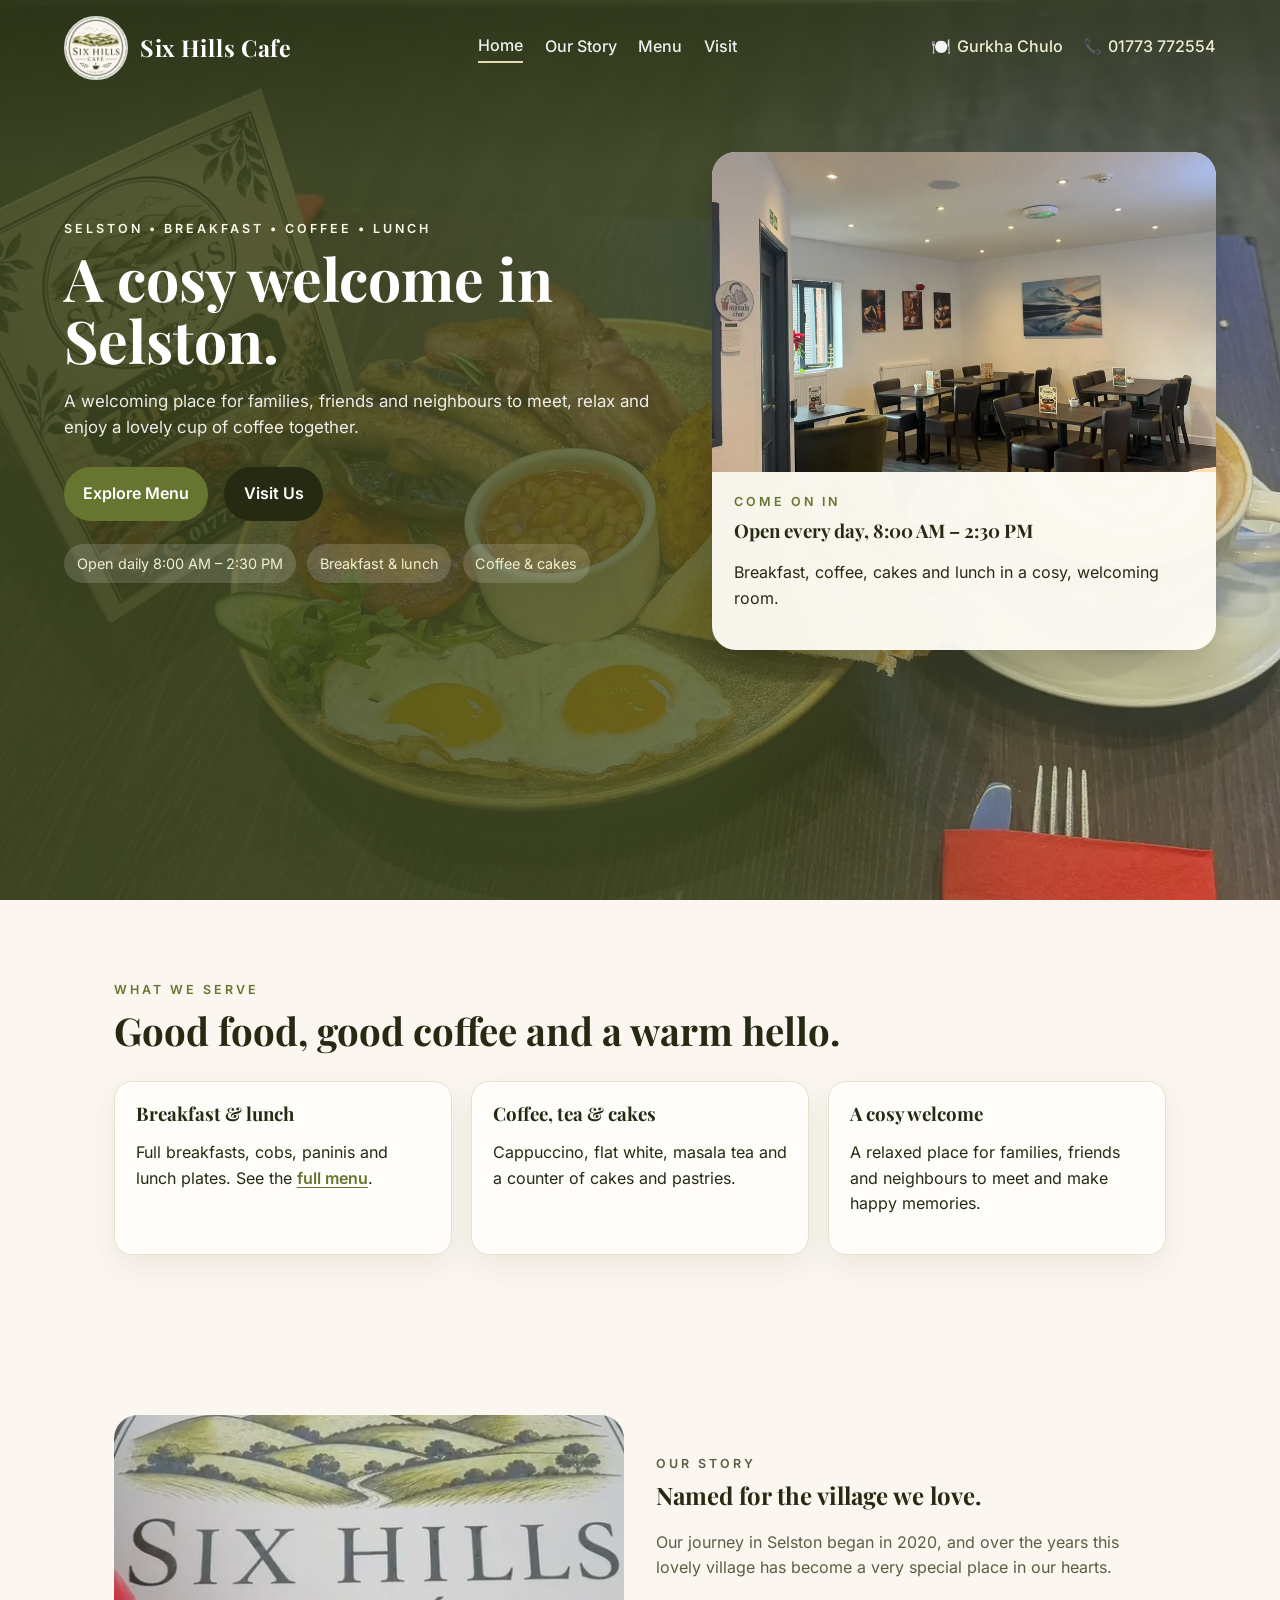
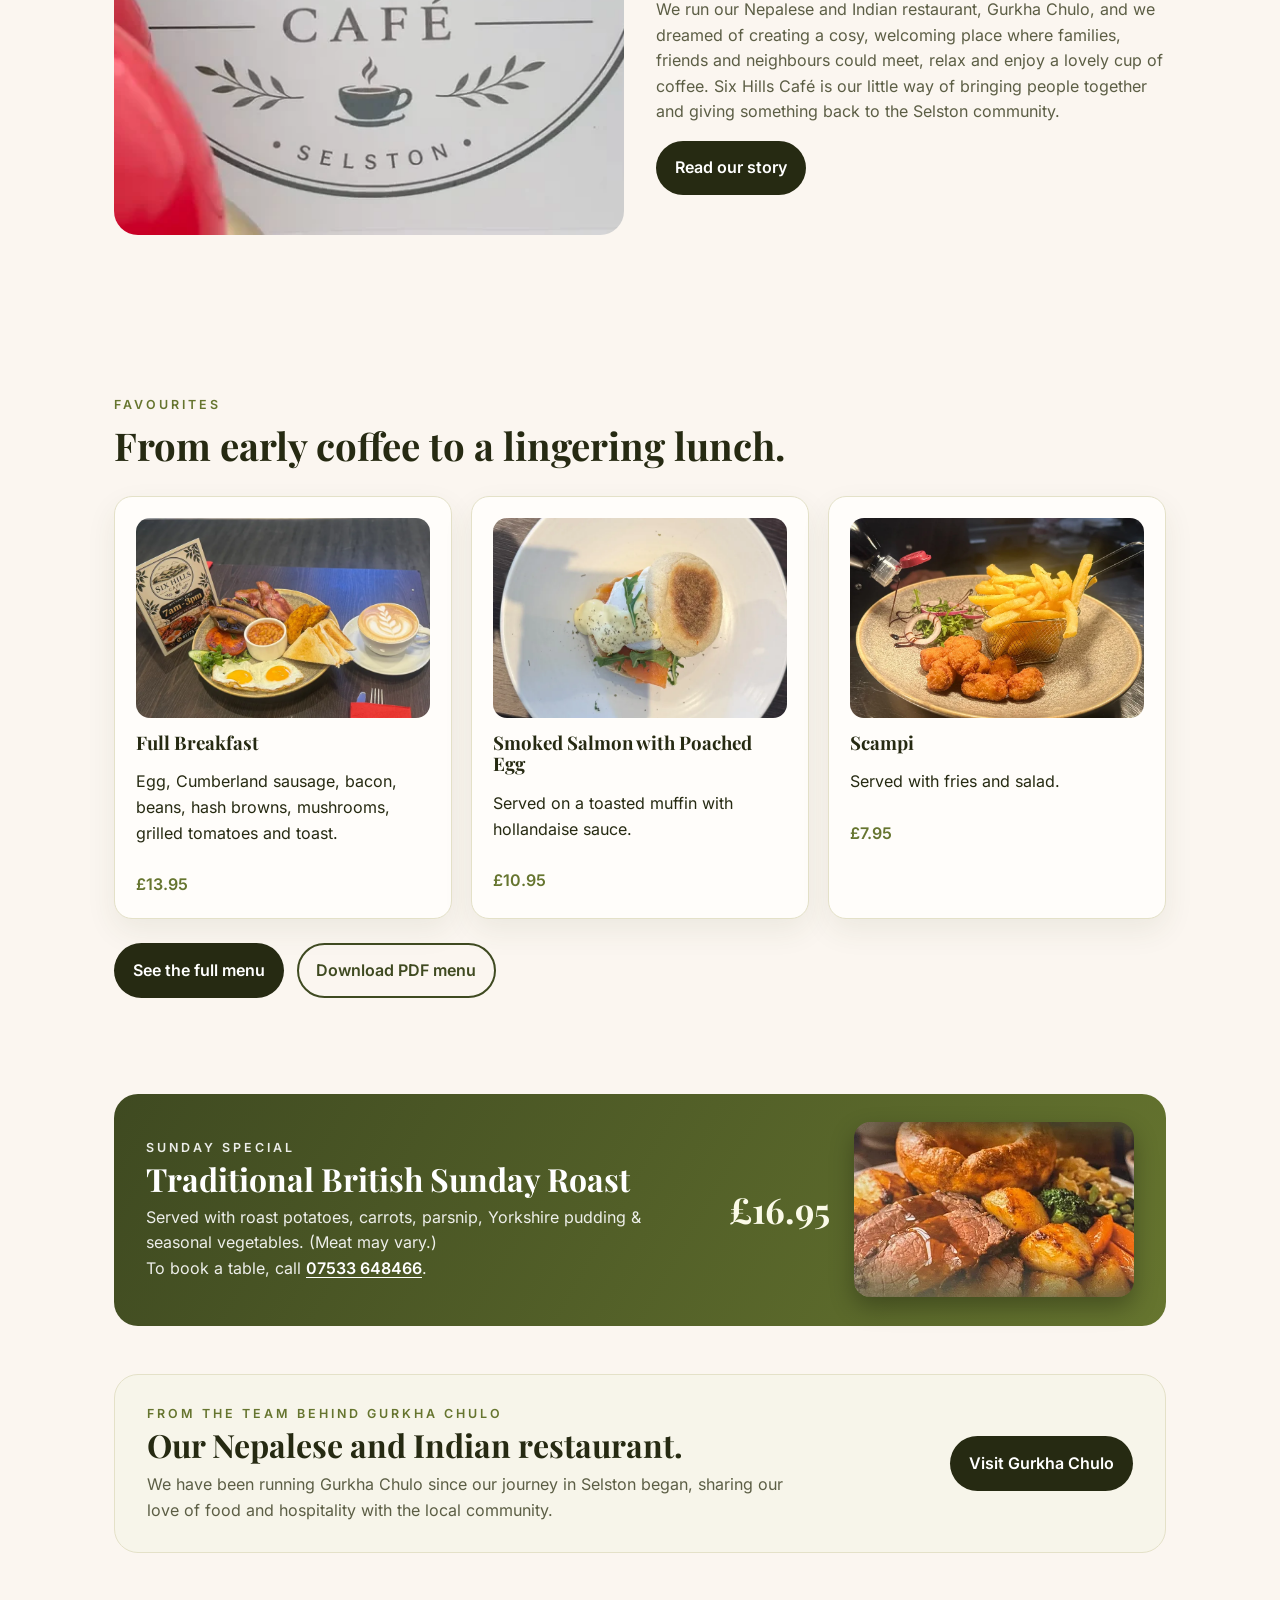
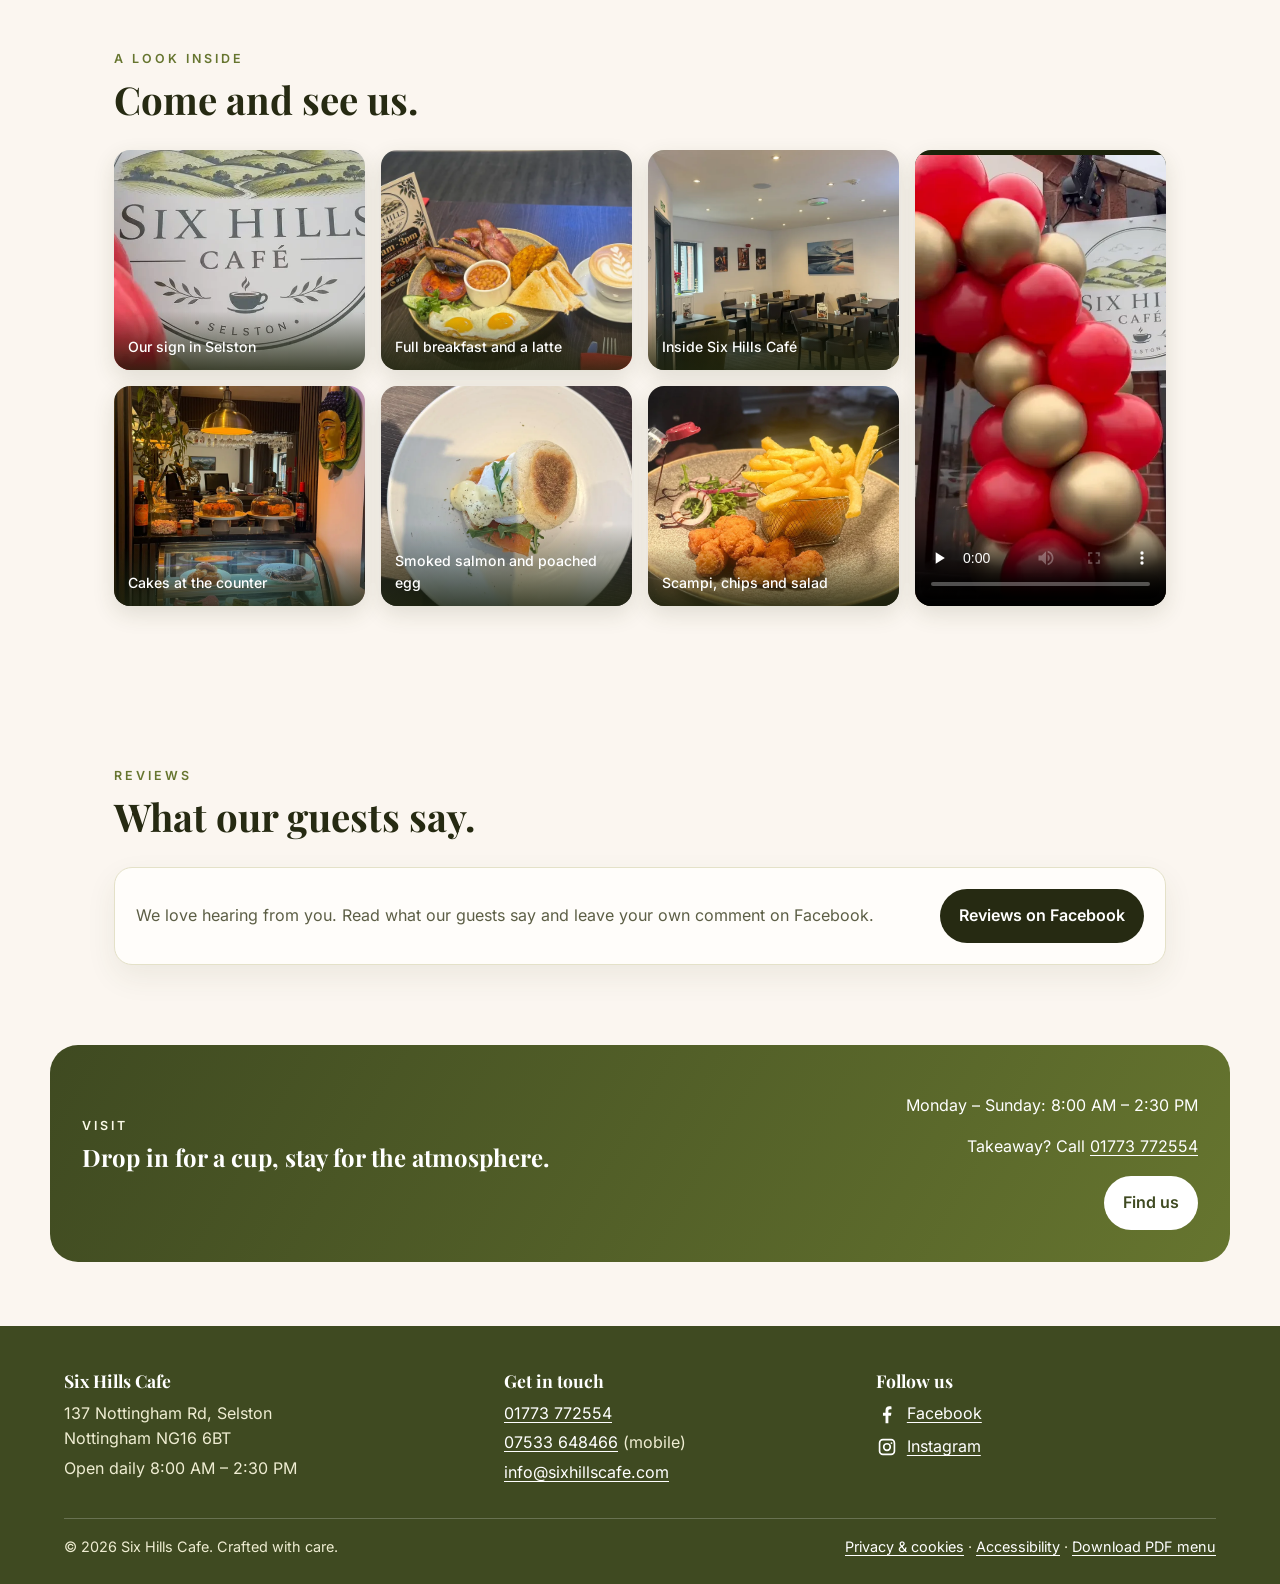
==== commit 8b83ad10: "finalizing the design" ====
--- a/index.html
+++ b/index.html
@@ -23,6 +23,7 @@
     <link rel="apple-touch-icon" href="apple-touch-icon.png" />
     <link rel="preload" href="fonts/inter-latin-400-normal.woff2" as="font" type="font/woff2" crossorigin />
     <link rel="preload" href="fonts/playfair-display-latin-700-normal.woff2" as="font" type="font/woff2" crossorigin />
+    <link rel="manifest" href="manifest.webmanifest" />
     <link rel="stylesheet" href="styles.css" />
     <script src="script.js" defer></script>
     <script type="application/ld+json">
@@ -112,124 +113,176 @@
 
       <div class="hero-grid">
         <div class="hero-copy">
-          <p class="eyebrow">Independent cafe • specialty coffee • handmade pastries</p>
-          <h1>Freshly brewed comfort, served daily.</h1>
+          <p class="eyebrow">Selston • Breakfast • Coffee • Lunch</p>
+          <h1>A cosy welcome in Selston.</h1>
           <p class="hero-text">
-            Step into a warm, light-filled home for slow mornings, expert espresso, and beautifully made food.
+            A welcoming place for families, friends and neighbours to meet, relax and enjoy a lovely cup of coffee together.
           </p>
           <div class="hero-actions">
             <a class="btn btn-primary" href="menu.html">Explore Menu</a>
             <a class="btn btn-secondary" href="visit.html">Visit Us</a>
           </div>
           <div class="hero-badges">
-            <span>House roasts</span>
-            <span>Seasonal bakes</span>
-            <span>Cozy seating</span>
+            <span>Open daily 8:00 AM – 2:30 PM</span>
+            <span>Breakfast &amp; lunch</span>
+            <span>Coffee &amp; cakes</span>
           </div>
         </div>
 
         <div class="hero-card">
-          <img src="https://images.unsplash.com/photo-1495474472287-4d71bcdd2085?auto=format&fit=crop&w=900&q=80" alt="Coffee and breakfast at Six Hills Cafe" width="900" height="600" decoding="async" />
+          <img src="images/photos/interior.webp" alt="Inside Six Hills Café, with tables set for guests" width="1000" height="750" decoding="async" />
           <div class="hero-card-content">
-            <p class="eyebrow">This week</p>
-            <h3>Traditional British Sunday Roast</h3>
-            <p>Roast potatoes, carrots, parsnip, Yorkshire pudding & seasonal vegetables — £16.95.</p>
+            <p class="eyebrow">Come on in</p>
+            <h3>Open every day, 8:00 AM – 2:30 PM</h3>
+            <p>Breakfast, coffee, cakes and lunch in a cosy, welcoming room.</p>
           </div>
         </div>
       </div>
     </header>
+
 
     <main id="main" tabindex="-1">
       <section class="section intro-section">
         <div class="section-heading">
-          <p class="eyebrow">The experience</p>
-          <h2>Thoughtful coffee, warm hospitality, and simple pleasures.</h2>
+          <p class="eyebrow">What we serve</p>
+          <h2>Good food, good coffee and a warm hello.</h2>
         </div>
         <div class="card-grid three-up">
           <article class="info-card">
-            <h3>Specialty beans</h3>
-            <p>Small-batch coffee, expertly roasted and carefully brewed for every cup.</p>
+            <h3>Breakfast &amp; lunch</h3>
+            <p>Full breakfasts, cobs, paninis and lunch plates. See the <a class="text-link" href="menu.html">full menu</a>.</p>
           </article>
           <article class="info-card">
-            <h3>Fresh bakes</h3>
-            <p>Croissants, carrot cake, lemon cake and chocolate cake to go with your coffee.</p>
+            <h3>Coffee, tea &amp; cakes</h3>
+            <p>Cappuccino, flat white, masala tea and a counter of cakes and pastries.</p>
           </article>
           <article class="info-card">
-            <h3>Relaxed setting</h3>
-            <p>Soft lighting, natural materials, and plenty of room to settle in.</p>
+            <h3>A cosy welcome</h3>
+            <p>A relaxed place for families, friends and neighbours to meet and make happy memories.</p>
           </article>
         </div>
       </section>
 
       <section class="section split-section">
         <div class="image-panel">
-          <img src="https://images.unsplash.com/photo-1509042239860-f550ce710b93?auto=format&fit=crop&w=900&q=80" alt="Coffee and pastry display" width="900" height="600" decoding="async" loading="lazy" />
+          <img class="pos-right" src="images/photos/exterior.webp" alt="The Six Hills Café sign outside the cafe in Selston" width="576" height="432" loading="lazy" decoding="async" />
         </div>
         <div class="text-panel">
           <p class="eyebrow">Our story</p>
-          <h2>Built for the everyday ritual of slowing down.</h2>
+          <h2>Named for the village we love.</h2>
           <p>
-            Six Hills Cafe began as a neighborhood gathering place where great coffee and warm conversation could be enjoyed side by side.
+            Our journey in Selston began in 2020, and over the years this lovely village has become a very special place in our hearts.
           </p>
           <p>
-            Today, we continue that spirit with thoughtful food, a calm atmosphere, and a team that welcomes each guest like an old friend.
+            We run our Nepalese and Indian restaurant, Gurkha Chulo, and we dreamed of creating a cosy, welcoming place where families, friends and neighbours could meet, relax and enjoy a lovely cup of coffee. Six Hills Café is our little way of bringing people together and giving something back to the Selston community.
           </p>
-          <a class="btn btn-dark" href="about.html">Learn more</a>
+          <a class="btn btn-dark" href="about.html">Read our story</a>
         </div>
       </section>
 
       <section class="section menu-preview">
         <div class="section-heading">
           <p class="eyebrow">Favourites</p>
-          <h2>From early espresso to lingering lunch.</h2>
+          <h2>From early coffee to a lingering lunch.</h2>
         </div>
         <div class="card-grid three-up">
           <article class="menu-card">
+            <img src="images/photos/breakfast.webp" alt="Full breakfast with eggs, bacon, sausage, beans, mushrooms and toast, with a latte" width="1000" height="562" loading="lazy" decoding="async" />
             <h3>Full Breakfast</h3>
             <p>Egg, Cumberland sausage, bacon, beans, hash browns, mushrooms, grilled tomatoes and toast.</p>
             <span>£13.95</span>
           </article>
           <article class="menu-card">
+            <img src="images/photos/salmon.webp" alt="Smoked salmon and poached egg with hollandaise on a toasted muffin" width="800" height="833" loading="lazy" decoding="async" />
             <h3>Smoked Salmon with Poached Egg</h3>
             <p>Served on a toasted muffin with hollandaise sauce.</p>
             <span>£10.95</span>
           </article>
           <article class="menu-card">
-            <h3>Cappuccino</h3>
-            <p>Freshly made espresso coffee — soya &amp; oat milk available.</p>
-            <span>£3.50</span>
+            <img src="images/photos/scampi.webp" alt="Scampi with chips in a basket and a side salad" width="1000" height="623" loading="lazy" decoding="async" />
+            <h3>Scampi</h3>
+            <p>Served with fries and salad.</p>
+            <span>£7.95</span>
           </article>
         </div>
         <div class="section-footer">
           <a class="btn btn-dark" href="menu.html">See the full menu</a>
+          <a class="btn btn-outline" href="six-hills-cafe-menu.pdf" download>Download PDF menu</a>
+        </div>
+      </section>
+
+      <section class="section roast-section">
+        <div class="menu-feature">
+          <div>
+            <p class="eyebrow">Sunday special</p>
+            <h2>Traditional British Sunday Roast</h2>
+            <p>Served with roast potatoes, carrots, parsnip, Yorkshire pudding &amp; seasonal vegetables. (Meat may vary.)</p>
+            <p class="roast-book"><!-- CONFIRM booking by phone with the owners -->To book a table, call <a href="tel:+447533648466">07533 648466</a>.</p>
+          </div>
+          <div class="feature-price">£16.95</div>
+          <div class="menu-feature-media"><img src="images/menu-roast.webp" alt="Traditional British Sunday roast with roast potatoes, Yorkshire pudding and vegetables" width="760" height="343" loading="lazy" decoding="async" /></div>
+        </div>
+      </section>
+
+      <section class="section gurkha-section">
+        <div class="gurkha-card">
+          <div>
+            <p class="eyebrow">From the team behind Gurkha Chulo</p>
+            <h2>Our Nepalese and Indian restaurant.</h2>
+            <p>We have been running Gurkha Chulo since our journey in Selston began, sharing our love of food and hospitality with the local community.</p>
+          </div>
+          <a class="btn btn-dark" href="https://gurkhachulo.com/" target="_blank" rel="noopener">Visit Gurkha Chulo</a>
+        </div>
+      </section>
+
+      <section class="section gallery-section" aria-labelledby="gallery-title">
+        <div class="section-heading">
+          <p class="eyebrow">A look inside</p>
+          <h2 id="gallery-title">Come and see us.</h2>
+        </div>
+        <div class="gallery-grid">
+          <figure class="gallery-item gallery-video">
+            <video controls preload="none" playsinline poster="images/photos/video-poster.webp" width="480" height="853" aria-label="A short video tour of Six Hills Café: the sign, breakfast, coffee and cakes">
+              <source src="video/inside-six-hills.mp4" type="video/mp4" />
+              Your browser can’t play this video.
+            </video>
+            <figcaption>A short tour of the café</figcaption>
+          </figure>
+          <figure class="gallery-item">
+            <img src="images/photos/exterior.webp" alt="The Six Hills Café sign outside the cafe in Selston" width="576" height="432" loading="lazy" decoding="async" />
+            <figcaption>Our sign in Selston</figcaption>
+          </figure>
+          <figure class="gallery-item">
+            <img src="images/photos/breakfast.webp" alt="Full breakfast with eggs, bacon, sausage, beans, mushrooms and toast, with a latte" width="1000" height="562" loading="lazy" decoding="async" />
+            <figcaption>Full breakfast and a latte</figcaption>
+          </figure>
+          <figure class="gallery-item">
+            <img src="images/photos/interior.webp" alt="Inside Six Hills Café, with tables set for guests" width="1000" height="750" loading="lazy" decoding="async" />
+            <figcaption>Inside Six Hills Café</figcaption>
+          </figure>
+          <figure class="gallery-item">
+            <img src="images/photos/counter.webp" alt="The cake counter with cakes under glass domes and in the display fridge" width="800" height="1067" loading="lazy" decoding="async" />
+            <figcaption>Cakes at the counter</figcaption>
+          </figure>
+          <figure class="gallery-item">
+            <img src="images/photos/salmon.webp" alt="Smoked salmon and poached egg with hollandaise on a toasted muffin" width="800" height="833" loading="lazy" decoding="async" />
+            <figcaption>Smoked salmon and poached egg</figcaption>
+          </figure>
+          <figure class="gallery-item">
+            <img src="images/photos/scampi.webp" alt="Scampi with chips in a basket and a side salad" width="1000" height="623" loading="lazy" decoding="async" />
+            <figcaption>Scampi, chips and salad</figcaption>
+          </figure>
         </div>
       </section>
 
       <section class="section reviews">
-        <!-- DEMO CONTENT: sample reviews. Replace with real customer reviews (with permission) before launch. -->
         <div class="section-heading">
           <p class="eyebrow">Reviews</p>
           <h2>What our guests say.</h2>
         </div>
-        <div class="card-grid three-up">
-          <figure class="info-card review-card">
-            <span class="stars" aria-hidden="true">★★★★★</span>
-            <span class="sr-only">5 out of 5 stars</span>
-            <blockquote><p>A generous full breakfast and a proper latte. Friendly service from start to finish.</p></blockquote>
-            <figcaption>Sample review</figcaption>
-          </figure>
-          <figure class="info-card review-card">
-            <span class="stars" aria-hidden="true">★★★★★</span>
-            <span class="sr-only">5 out of 5 stars</span>
-            <blockquote><p>The Sunday roast was exactly what we wanted: plenty of veg and a proper Yorkshire pudding.</p></blockquote>
-            <figcaption>Sample review</figcaption>
-          </figure>
-          <figure class="info-card review-card">
-            <span class="stars" aria-hidden="true">★★★★★</span>
-            <span class="sr-only">5 out of 5 stars</span>
-            <blockquote><p>Lovely spot for a coffee and a slice of carrot cake. We will be back.</p></blockquote>
-            <figcaption>Sample review</figcaption>
-          </figure>
+        <div class="page-card review-cta">
+          <p>We love hearing from you. Read what our guests say and leave your own comment on Facebook.</p>
+          <a class="btn btn-dark" href="https://www.facebook.com/people/Six-Hills-Cafe/61596701333532/" target="_blank" rel="noopener noreferrer">Reviews on Facebook</a>
         </div>
       </section>
 
@@ -240,6 +293,7 @@
         </div>
         <div class="visit-details">
           <p>Monday – Sunday: 8:00 AM – 2:30 PM</p>
+          <p>Takeaway? Call <a href="tel:+441773772554">01773 772554</a></p>
           <a class="btn btn-light" href="visit.html">Find us</a>
         </div>
       </section>
@@ -269,8 +323,8 @@
       </div>
       <div class="footer-legal">
         <span>© <span id="year"></span> Six Hills Cafe. Crafted with care.</span>
-        <span><a href="privacy.html">Privacy &amp; cookies</a> · <a href="six-hills-cafe-menu.pdf" download>Download PDF menu</a></span>
+        <span><a href="privacy.html">Privacy &amp; cookies</a> · <a href="accessibility.html">Accessibility</a> · <a href="six-hills-cafe-menu.pdf" download>Download PDF menu</a></span>
       </div>
     </footer>
   </body>
-</html>+</html>
--- a/styles.css
+++ b/styles.css
@@ -76,7 +76,7 @@
   --hero-overlay: linear-gradient(180deg, rgba(34, 42, 16, 0.6) 0, rgba(34, 42, 16, 0) 170px),
     linear-gradient(90deg, rgba(56, 66, 28, 0.86) 0%, rgba(62, 74, 32, 0.76) 55%, rgba(80, 94, 42, 0.3) 80%, rgba(90, 104, 48, 0.18) 100%);
   background: var(--hero-overlay),
-    url('https://images.unsplash.com/photo-1500534314209-a25ddb2bd429?auto=format&fit=crop&w=1600&q=80') center/cover;
+    url('images/photos/hero-breakfast.webp') center/cover;
   color: #fff;
   padding: 0 5vw 4rem;
 }
@@ -1165,4 +1165,286 @@
     text-align: center;
     padding: 0.8rem 0.6rem;
   }
-}+}
+
+
+/* ---------- Home page additions ---------- */
+.text-link {
+  color: var(--accent);
+  text-decoration: underline;
+  text-underline-offset: 3px;
+  font-weight: 600;
+}
+
+.btn-outline {
+  background: transparent;
+  color: var(--accent-dark);
+  border: 2px solid var(--accent-dark);
+  padding: calc(0.9rem - 2px) calc(1.2rem - 2px);
+}
+
+.section-footer {
+  display: flex;
+  flex-wrap: wrap;
+  gap: 0.8rem;
+}
+
+.visit-details a:not(.btn) {
+  text-decoration: underline;
+  text-underline-offset: 3px;
+}
+
+.roast-section {
+  padding-top: 1rem;
+  padding-bottom: 1rem;
+}
+
+.roast-section .menu-feature {
+  margin-bottom: 0;
+}
+
+.roast-book a {
+  color: #fff;
+  text-decoration: underline;
+  text-underline-offset: 3px;
+  font-weight: 600;
+}
+
+.gurkha-section {
+  padding-top: 2rem;
+  padding-bottom: 1rem;
+}
+
+.gurkha-card {
+  display: flex;
+  justify-content: space-between;
+  align-items: center;
+  gap: 1.5rem;
+  background: var(--surface-2);
+  border: 1px solid var(--border);
+  border-radius: 24px;
+  padding: 1.8rem 2rem;
+}
+
+.gurkha-card h2 {
+  font-size: clamp(1.5rem, 2.6vw, 2rem);
+  margin: 0.2rem 0 0.5rem;
+}
+
+.gurkha-card p {
+  margin: 0;
+  color: var(--muted);
+  max-width: 640px;
+}
+
+.gurkha-card .eyebrow {
+  color: var(--accent);
+}
+
+.gallery-grid {
+  display: grid;
+  grid-template-columns: repeat(4, minmax(0, 1fr));
+  grid-auto-rows: 220px;
+  gap: 1rem;
+}
+
+.gallery-item {
+  position: relative;
+  margin: 0;
+  overflow: hidden;
+  border-radius: 16px;
+  background: var(--surface-2);
+  box-shadow: 0 8px 22px rgba(63, 74, 33, 0.14);
+}
+
+.gallery-item img,
+.gallery-item video {
+  width: 100%;
+  height: 100%;
+  object-fit: cover;
+  display: block;
+}
+
+.gallery-item figcaption {
+  position: absolute;
+  left: 0;
+  right: 0;
+  bottom: 0;
+  padding: 1.6rem 0.9rem 0.7rem;
+  color: #fff;
+  font-size: 0.88rem;
+  font-weight: 500;
+  background: linear-gradient(180deg, rgba(30, 36, 14, 0) 0%, rgba(30, 36, 14, 0.82) 100%);
+  pointer-events: none;
+}
+
+.gallery-video {
+  grid-column: 4;
+  grid-row: 1 / span 2;
+  background: #1c230b;
+}
+
+.gallery-video video {
+  object-fit: contain;
+}
+
+.gallery-video figcaption {
+  display: none;
+}
+
+.review-cta {
+  display: flex;
+  justify-content: space-between;
+  align-items: center;
+  gap: 1.5rem;
+}
+
+.review-cta p {
+  margin: 0;
+  color: var(--muted);
+}
+
+.four-up {
+  grid-template-columns: repeat(4, minmax(0, 1fr));
+}
+
+/* ---------- Site notice (special opening hours) ---------- */
+.site-notice {
+  position: relative;
+  z-index: 60;
+  display: flex;
+  align-items: center;
+  justify-content: center;
+  gap: 1rem;
+  padding: 0.7rem 3rem 0.7rem 1rem;
+  background: #f3e3a5;
+  color: #2b2508;
+  font-weight: 600;
+  text-align: center;
+}
+
+.site-notice button {
+  position: absolute;
+  right: 0.6rem;
+  top: 50%;
+  transform: translateY(-50%);
+  background: transparent;
+  border: 0;
+  font-size: 1.5rem;
+  line-height: 1;
+  padding: 0.3rem 0.6rem;
+  cursor: pointer;
+  color: inherit;
+}
+
+@media (max-width: 1100px) {
+  .four-up {
+    grid-template-columns: repeat(2, minmax(0, 1fr));
+  }
+
+  .gallery-grid {
+    grid-template-columns: repeat(3, minmax(0, 1fr));
+  }
+
+  .gallery-video {
+    grid-column: 3;
+  }
+}
+
+@media (max-width: 900px) {
+  .gurkha-card,
+  .review-cta {
+    flex-direction: column;
+    align-items: flex-start;
+  }
+
+  .gallery-grid {
+    grid-template-columns: repeat(2, minmax(0, 1fr));
+    grid-auto-rows: 190px;
+  }
+
+  .gallery-video {
+    grid-column: 2;
+  }
+}
+
+@media (max-width: 560px) {
+  .four-up {
+    grid-template-columns: 1fr;
+  }
+}
+
+/* ---------- Print (menu, opening hours, contact) ---------- */
+@media print {
+  .navbar,
+  .nav-toggle,
+  .skip-link,
+  .action-bar,
+  .site-notice,
+  .hero-actions,
+  .visit-actions,
+  .social-links,
+  .gallery-section,
+  .map-card,
+  .btn,
+  video {
+    display: none !important;
+  }
+
+  body {
+    background: #fff;
+    color: #000;
+  }
+
+  .hero,
+  .page-hero {
+    background: none !important;
+    color: #000;
+    padding: 0 0 1rem;
+    min-height: 0;
+  }
+
+  .hero h1,
+  .page-hero h1,
+  .eyebrow {
+    color: #000 !important;
+  }
+
+  .page-card,
+  .menu-card,
+  .info-card {
+    box-shadow: none;
+    break-inside: avoid;
+  }
+
+  .menu-grid {
+    display: block;
+  }
+
+  .menu-category {
+    margin-bottom: 1rem;
+  }
+
+  .menu-thumb {
+    display: none;
+  }
+
+  .site-footer {
+    background: none;
+    color: #000;
+    padding: 1rem 0 0;
+  }
+
+  .site-footer a {
+    color: #000;
+  }
+}
+
+.image-panel img.pos-right {
+  object-position: 72% center;
+}
+
+.prose a.btn {
+  color: #fff;
+  text-decoration: none;
+}
